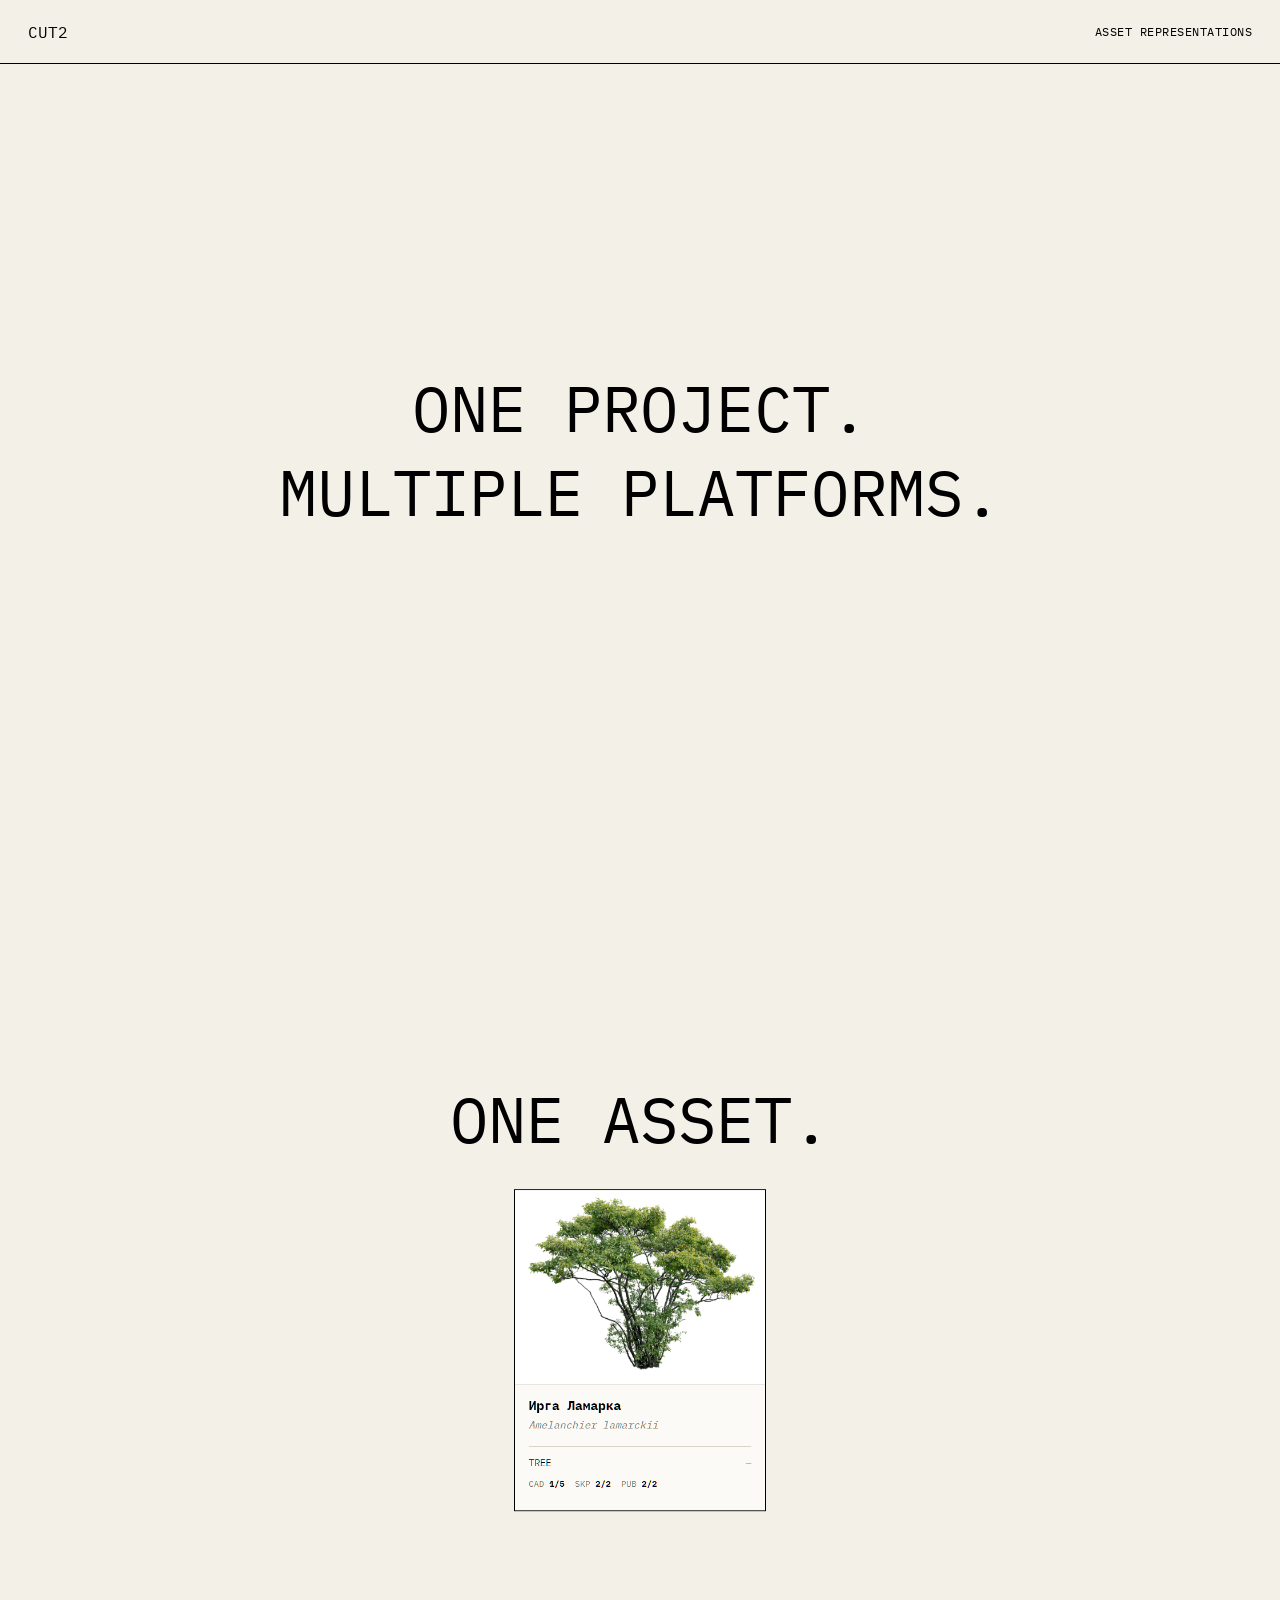
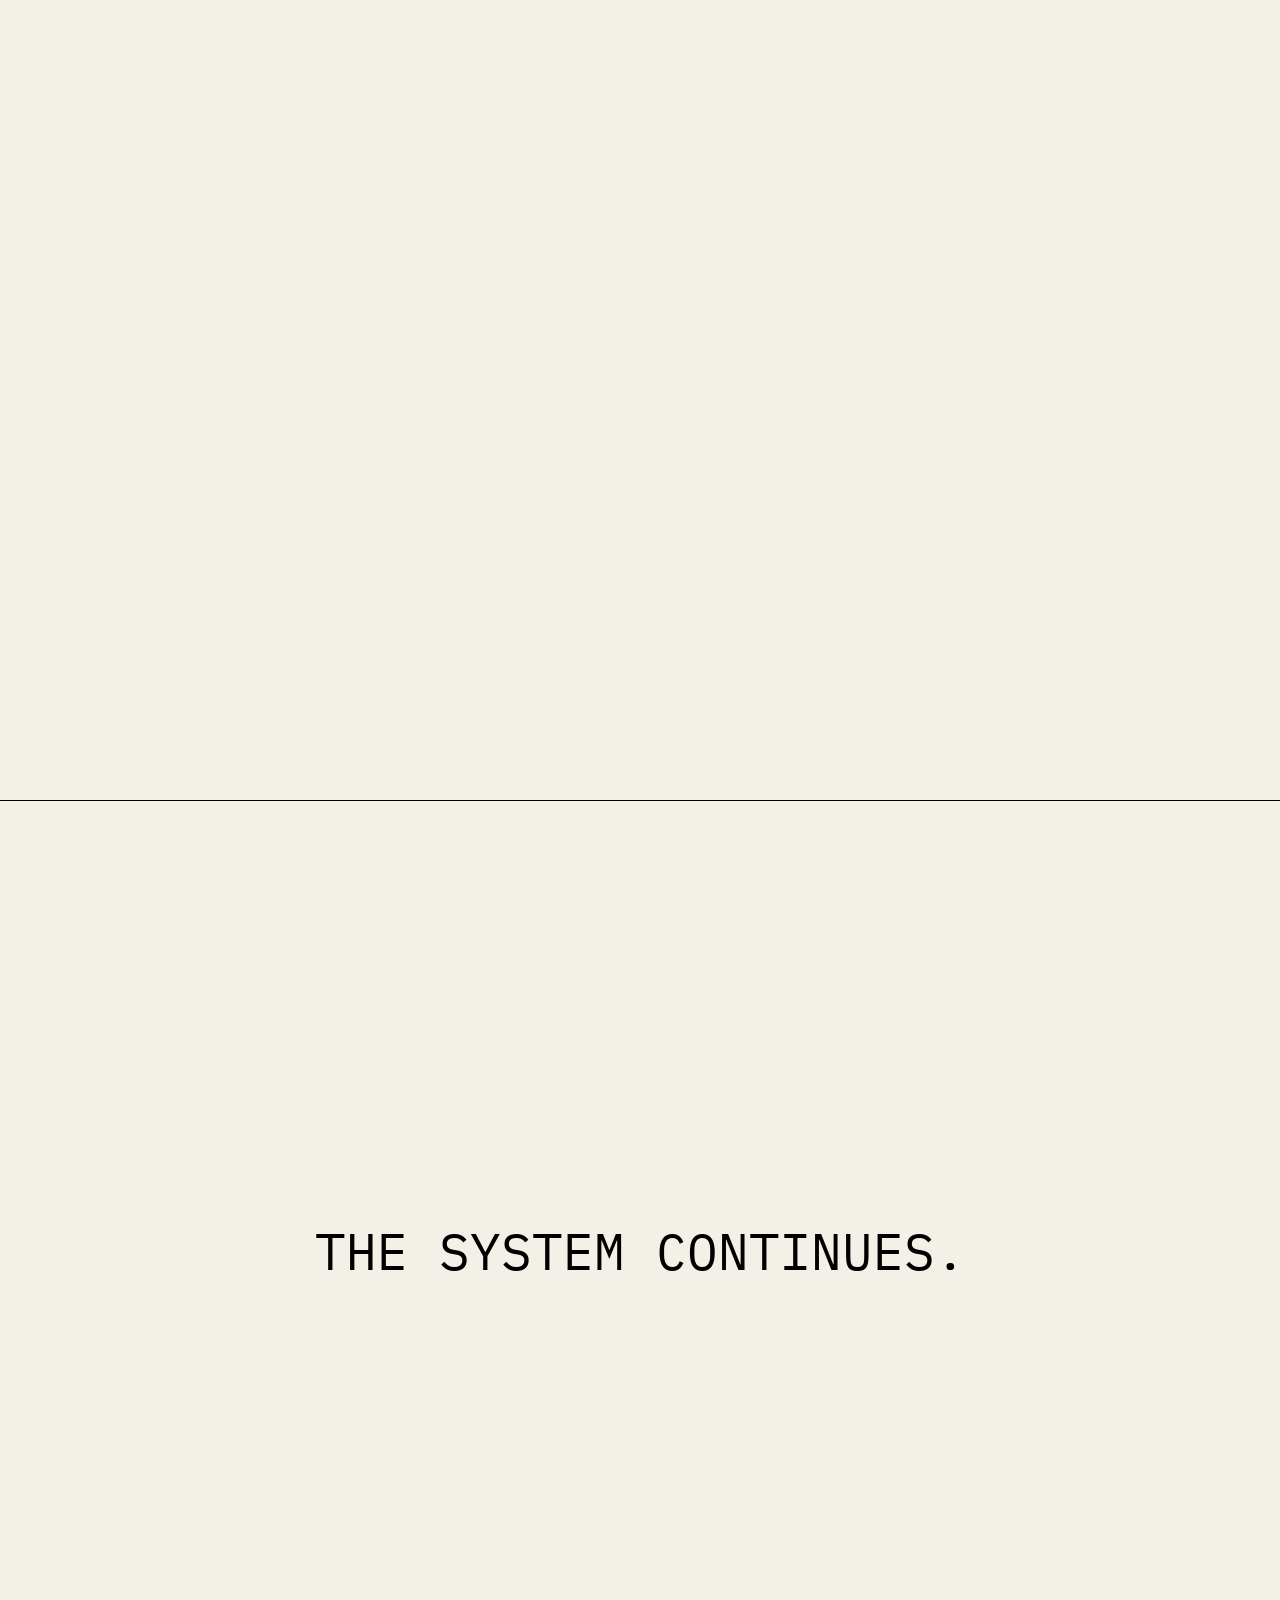
==== prototypes/asset-representations/index.html @ b0d23ba5 "Update index.html" ====
<!DOCTYPE html>
<html lang="en">
<head>
  <meta charset="UTF-8">
  <meta name="viewport" content="width=device-width, initial-scale=1.0">

  <title>CUT2 — Asset Representations</title>

  <link rel="preconnect" href="https://fonts.googleapis.com">
  <link rel="preconnect" href="https://fonts.gstatic.com" crossorigin>
  <link
    href="https://fonts.googleapis.com/css2?family=IBM+Plex+Mono:wght@400;500&display=swap"
    rel="stylesheet"
  >

  <style>

    * {
      box-sizing: border-box;
    }

    html,
    body {
      margin: 0;
      padding: 0;

      background: #f3f0e8;
      color: #000;

      font-family:
        "IBM Plex Mono",
        "Courier New",
        monospace;
    }

    body {
      overflow-x: hidden;
    }


    /* ==================================================
       HEADER
    ================================================== */

    header {
      position: fixed;
      top: 0;
      left: 0;

      width: 100%;
      height: 64px;

      padding: 0 28px;

      display: flex;
      align-items: center;
      justify-content: space-between;

      border-bottom: 1px solid #000;
      background: #f3f0e8;

      z-index: 100;
    }

    .logo {
      font-size: 16px;
      font-weight: 400;
    }

    .header-title {
      font-size: 12px;
      font-weight: 400;

      text-transform: uppercase;
      letter-spacing: 0.04em;
    }


    /* ==================================================
       INTRO
    ================================================== */

    .intro {
      min-height: 100vh;

      display: flex;
      align-items: center;
      justify-content: center;

      padding: 20px;

      font-size: clamp(28px, 5vw, 72px);
      font-weight: 400;

      text-align: center;
    }


    /* ==================================================
       MAIN SYSTEM
    ================================================== */

    .asset-system {
      position: relative;
      height: 700vh;
    }

    .sticky-stage {
      position: sticky;

      top: 0;

      width: 100%;
      height: 100vh;

      overflow: hidden;
    }


    /* ==================================================
       ONE ASSET
    ================================================== */

    .asset-card {
      position: absolute;

      left: 50%;
      top: 50%;

      width: min(252px, 49vw);

      transform:
        translate(-50%, -50%);

      z-index: 5;
    }

    .asset-label {
      position: absolute;

      left: 50%;
      bottom: calc(100% + 28px);

      transform: translateX(-50%);

      font-size: clamp(28px, 5vw, 72px);
      font-weight: 400;

      text-align: center;
      white-space: nowrap;
    }

    .asset-card img {
      display: block;

      width: 100%;
      height: auto;

      border: 1px solid #000;
    }


    /* ==================================================
       ARROW
    ================================================== */

    .arrow-system {
      position: absolute;

      left: 50%;
      top: 50%;

      width: 1px;

      opacity: 0;

      z-index: 4;

      transform: translateX(-50%);
    }

    .arrow-shaft {
      position: absolute;

      left: 0;
      top: 0;

      width: 1px;

      background: #000;
    }

    .arrow-head {
      position: absolute;

      left: 50%;
      bottom: 0;

      width: 10px;
      height: 10px;

      border-right: 1px solid #000;
      border-bottom: 1px solid #000;

      transform:
        translate(-50%, 50%)
        rotate(45deg);
    }


    /* ==================================================
       MULTIPLE REPRESENTATIONS
    ================================================== */

    .multiple-label {
      position: absolute;

      left: 50%;
      top: 50%;

      transform:
        translate(-50%, -50%);

      font-size: clamp(28px, 5vw, 72px);
      font-weight: 400;

      text-transform: uppercase;
      white-space: nowrap;

      opacity: 0;

      z-index: 3;
    }


    /* ==================================================
       REPRESENTATIONS
    ================================================== */

    .representation {
      position: absolute;

      left: 50%;
      top: 58%;

      width: min(620px, 76vw);

      transform:
        translate(-50%, -50%);

      opacity: 0;

      pointer-events: none;

      z-index: 2;
    }

    .representation-visual {
      width: 100%;
      height: min(58vh, 620px);

      display: flex;
      align-items: center;
      justify-content: center;

      transform:
        perspective(1200px)
        rotateY(-90deg)
        scale(0.92);

      transform-style: preserve-3d;
      transform-origin: center center;
    }

    .representation-image {
      display: block;

      width: 70%;
      height: 70%;

      object-fit: contain;
    }

    .representation-info {
      margin-top: 18px;

      display: flex;
      justify-content: space-between;

      font-size: 12px;
      font-weight: 400;

      text-transform: uppercase;
      letter-spacing: 0.04em;
    }


    /* ==================================================
       NEXT
    ================================================== */

    .next {
      min-height: 100vh;

      border-top: 1px solid #000;

      display: flex;
      align-items: center;
      justify-content: center;

      padding: 20px;

      font-size: clamp(24px, 4vw, 56px);
      font-weight: 400;

      text-align: center;
    }


    /* ==================================================
       MOBILE
    ================================================== */

    @media (max-width: 700px) {

      header {
        height: 52px;
        padding: 0 16px;
      }

      .header-title {
        font-size: 10px;
      }

      .intro {
        min-height: 100svh;
        font-size: 26px;
      }

      .asset-system {
        height: 700vh;
      }

      .sticky-stage {
        height: 100svh;
      }

      .asset-card {
        width: min(210px, 53vw);
      }

      .asset-label {
        bottom: calc(100% + 20px);
        font-size: 26px;
      }

      .multiple-label {
        width: 90vw;

        white-space: normal;

        text-align: center;

        font-size: 26px;
        line-height: 1.2;
      }

      .representation {
        width: 86vw;
        top: 59%;
      }

      .representation-visual {
        height: 48svh;
      }

      .representation-image {
        width: 70%;
        height: 70%;
      }

      .representation-info {
        margin-top: 12px;
        font-size: 10px;
      }

      .next {
        min-height: 100svh;
        font-size: 26px;
      }

    }

  </style>
</head>


<body>


<header>

  <div class="logo">
    CUT2
  </div>

  <div class="header-title">
    Asset Representations
  </div>

</header>


<main>


  <!-- ==================================================
       INTRO
  ================================================== -->

  <section class="intro">

    <div>
      ONE PROJECT.<br>
      MULTIPLE PLATFORMS.
    </div>

  </section>



  <!-- ==================================================
       ASSET SYSTEM
  ================================================== -->

  <section class="asset-system">

    <div class="sticky-stage">


      <!-- ONE ASSET -->

      <div
        class="asset-card"
        id="assetCard"
      >

        <div class="asset-label">
          ONE ASSET.
        </div>

        <img
          src="asset-representations/library-card.png?v=3"
          alt="CUT2 Asset Library"
        >

      </div>



      <!-- ARROW -->

      <div
        class="arrow-system"
        id="arrowSystem"
      >

        <div
          class="arrow-shaft"
          id="arrowShaft"
        ></div>

        <div class="arrow-head"></div>

      </div>



      <!-- MULTIPLE REPRESENTATIONS -->

      <div
        class="multiple-label"
        id="multipleLabel"
      >
        MULTIPLE REPRESENTATIONS
      </div>



      <!-- REPRESENTATION -->

      <div
        class="representation"
        id="representation"
      >

        <div
          class="representation-visual"
          id="representationVisual"
        >

          <img
            id="representationImage"
            class="representation-image"
            src="asset-representations/autocad/minimal.svg?v=3"
            alt="AutoCAD Minimal"
          >

        </div>


        <div class="representation-info">

          <span id="representationPlatform">
            AUTOCAD
          </span>

          <span id="representationType">
            MINIMAL
          </span>

        </div>

      </div>


    </div>

  </section>



  <!-- ==================================================
       NEXT
  ================================================== -->

  <section class="next">

    THE SYSTEM CONTINUES.

  </section>


</main>



<script>

  const assetCard =
    document.getElementById("assetCard");

  const arrowSystem =
    document.getElementById("arrowSystem");

  const arrowShaft =
    document.getElementById("arrowShaft");

  const multipleLabel =
    document.getElementById("multipleLabel");

  const representation =
    document.getElementById("representation");

  const representationVisual =
    document.getElementById("representationVisual");

  const representationImage =
    document.getElementById("representationImage");

  const representationPlatform =
    document.getElementById("representationPlatform");

  const representationType =
    document.getElementById("representationType");


  /* ==================================================
     REPRESENTATION DATA
  ================================================== */

  const representations = [

    {
      platform: "AUTOCAD",
      type: "MINIMAL",
      src: "asset-representations/autocad/minimal.svg?v=3"
    },

    {
      platform: "AUTOCAD",
      type: "CONDITIONAL",
      src: "asset-representations/autocad/conditional.svg?v=3"
    },

    {
      platform: "AUTOCAD",
      type: "REALISTIC",
      src: "asset-representations/autocad/realistic.svg?v=3"
    },

    {
      platform: "SKETCHUP",
      type: "REALISTIC FACE ME",
      src: "asset-representations/sketchup/realistic-face-me.png?v=3"
    },

    {
      platform: "SKETCHUP",
      type: "CONDITIONAL",
      src: "asset-representations/sketchup/conditional.png?v=3"
    },

    {
      platform: "INDESIGN",
      type: "IMAGE",
      src: "asset-representations/publishing/image.jpg?v=3"
    }

  ];


  /* ==================================================
     HELPERS
  ================================================== */

  function clamp(value, min, max) {

    return Math.max(
      min,
      Math.min(max, value)
    );

  }


  function lerp(a, b, t) {

    return a + (b - a) * t;

  }


  /* ==================================================
     ANIMATION
  ================================================== */

  function updateAnimation() {

    const section =
      document.querySelector(".asset-system");

    const rect =
      section.getBoundingClientRect();

    const scrollable =
      section.offsetHeight - window.innerHeight;

    const passed =
      clamp(
        -rect.top,
        0,
        scrollable
      );

    const progress =
      passed / scrollable;


    /*
      THE SEQUENCE

      0.00–0.18
      ONE ASSET stays still.

      0.18–0.30
      ONE ASSET + CARD move upward.

      0.30–0.34
      Arrow appears and grows.

      0.34–0.42
      MULTIPLE REPRESENTATIONS is visible.

      0.42–0.50
      Arrow + label move upward together.

      0.50
      Arrow disappears.

      0.50–0.96
      Representations.

      0.96–1.00
      Final InDesign remains front-facing.
    */


    /* ==================================================
       1. ONE ASSET + CARD
    ================================================== */

    const cardStart = 0.18;
    const cardEnd = 0.30;

    const cardProgress =
      clamp(
        (progress - cardStart) /
        (cardEnd - cardStart),
        0,
        1
      );


    /*
      The card moves upward by exactly one
      viewport-based distance.

      The label is inside the card,
      therefore it moves with it.
    */

    const cardTravel =
      window.innerHeight * 0.82;

    const cardY =
      -cardProgress * cardTravel;


    assetCard.style.transform =
      `
        translate(
          -50%,
          calc(-50% + ${cardY}px)
        )
      `;



    /* ==================================================
       2. MULTIPLE REPRESENTATIONS
    ================================================== */

    /*
      It first appears in the center,
      with no rotation.
    */

    const labelAppearStart = 0.30;
    const labelAppearEnd = 0.34;

    const labelOpacity =
      clamp(
        (progress - labelAppearStart) /
        (labelAppearEnd - labelAppearStart),
        0,
        1
      );


    /*
      Then it moves upward.

      The destination is deliberately the same
      vertical level that ONE ASSET occupies
      after its movement.
    */

    const labelMoveStart = 0.42;
    const labelMoveEnd = 0.50;

    const labelMoveProgress =
      clamp(
        (progress - labelMoveStart) /
        (labelMoveEnd - labelMoveStart),
        0,
        1
      );


    const labelTravel =
      window.innerHeight * 0.42;

    const labelY =
      -labelMoveProgress * labelTravel;


    multipleLabel.style.opacity =
      labelOpacity;


    multipleLabel.style.transform =
      `
        translate(
          -50%,
          calc(-50% + ${labelY}px)
        )
      `;



    /* ==================================================
       3. ARROW
    ================================================== */

    /*
      The arrow starts exactly below the card.

      It grows downward and ends at the
      MULTIPLE REPRESENTATIONS label.
    */

    const arrowStart = 0.30;
    const arrowEnd = 0.42;

    const arrowProgress =
      clamp(
        (progress - arrowStart) /
        (arrowEnd - arrowStart),
        0,
        1
      );


    const arrowLength =
      window.innerHeight * 0.38;


    arrowSystem.style.opacity =
      progress >= arrowStart &&
      progress < 0.50
        ? 1
        : 0;


    /*
      Arrow follows the same vertical movement
      as MULTIPLE REPRESENTATIONS.
    */

    arrowSystem.style.transform =
      `
        translateX(-50%)
        translateY(${labelY}px)
      `;


    /*
      The shaft reaches the exact position
      of the arrowhead.
    */

    arrowShaft.style.height =
      `${arrowProgress * arrowLength}px`;


    /*
      Position the arrow system so that its
      top starts below the moving asset card.
    */

    const arrowBaseY =
      window.innerHeight * 0.12;


    arrowSystem.style.top =
      `calc(50% + ${arrowBaseY}px)`;



    /* ==================================================
       4. REPRESENTATIONS
    ================================================== */

    const representationStart = 0.50;
    const representationEnd = 0.96;


    const representationProgress =
      clamp(
        (progress - representationStart) /
        (representationEnd - representationStart),
        0,
        1
      );


    if (progress >= representationStart) {

      representation.style.opacity = 1;


      /*
        Arrow disappears exactly when
        the first representation begins.
      */

      arrowSystem.style.opacity = 0;


      const count =
        representations.length;


      /*
        We use count - 1 intervals.

        This makes the last representation
        occupy the complete final state rather
        than immediately jumping to another one.
      */

      const exactIndex =
        representationProgress *
        (count - 1);


      const index =
        Math.min(
          count - 1,
          Math.floor(exactIndex)
        );


      const localProgress =
        exactIndex - index;


      const current =
        representations[index];


      representationImage.src =
        current.src;

      representationImage.alt =
        `${current.platform} ${current.type}`;


      representationPlatform.textContent =
        current.platform;

      representationType.textContent =
        current.type;


      const isLast =
        index === count - 1;


      /*
        LAST REPRESENTATION — INDESIGN

        InDesign enters exactly like the other
        representations, but only rotates from
        -90 degrees to 0 degrees.

        Once front-facing, it remains fixed.
      */

      if (isLast) {

        const rotation =
          lerp(
            -90,
            0,
            localProgress
          );


        const scale =
          0.92 +
          Math.sin(
            localProgress * Math.PI
          ) * 0.08;


        representationVisual.style.transform =
          `
            perspective(1200px)
            rotateY(${rotation}deg)
            scale(${scale})
          `;

      }

      else {

        /*
          Every representation enters
          from the side and opens toward
          the viewer.
        */

        const rotation =
          lerp(
            -90,
            90,
            localProgress
          );


        const scale =
          0.92 +
          Math.sin(
            localProgress * Math.PI
          ) * 0.08;


        representationVisual.style.transform =
          `
            perspective(1200px)
            rotateY(${rotation}deg)
            scale(${scale})
          `;

      }

    }

    else {

      representation.style.opacity = 0;

    }


    requestAnimationFrame(
      updateAnimation
    );

  }


  updateAnimation();

</script>

</body>
</html>
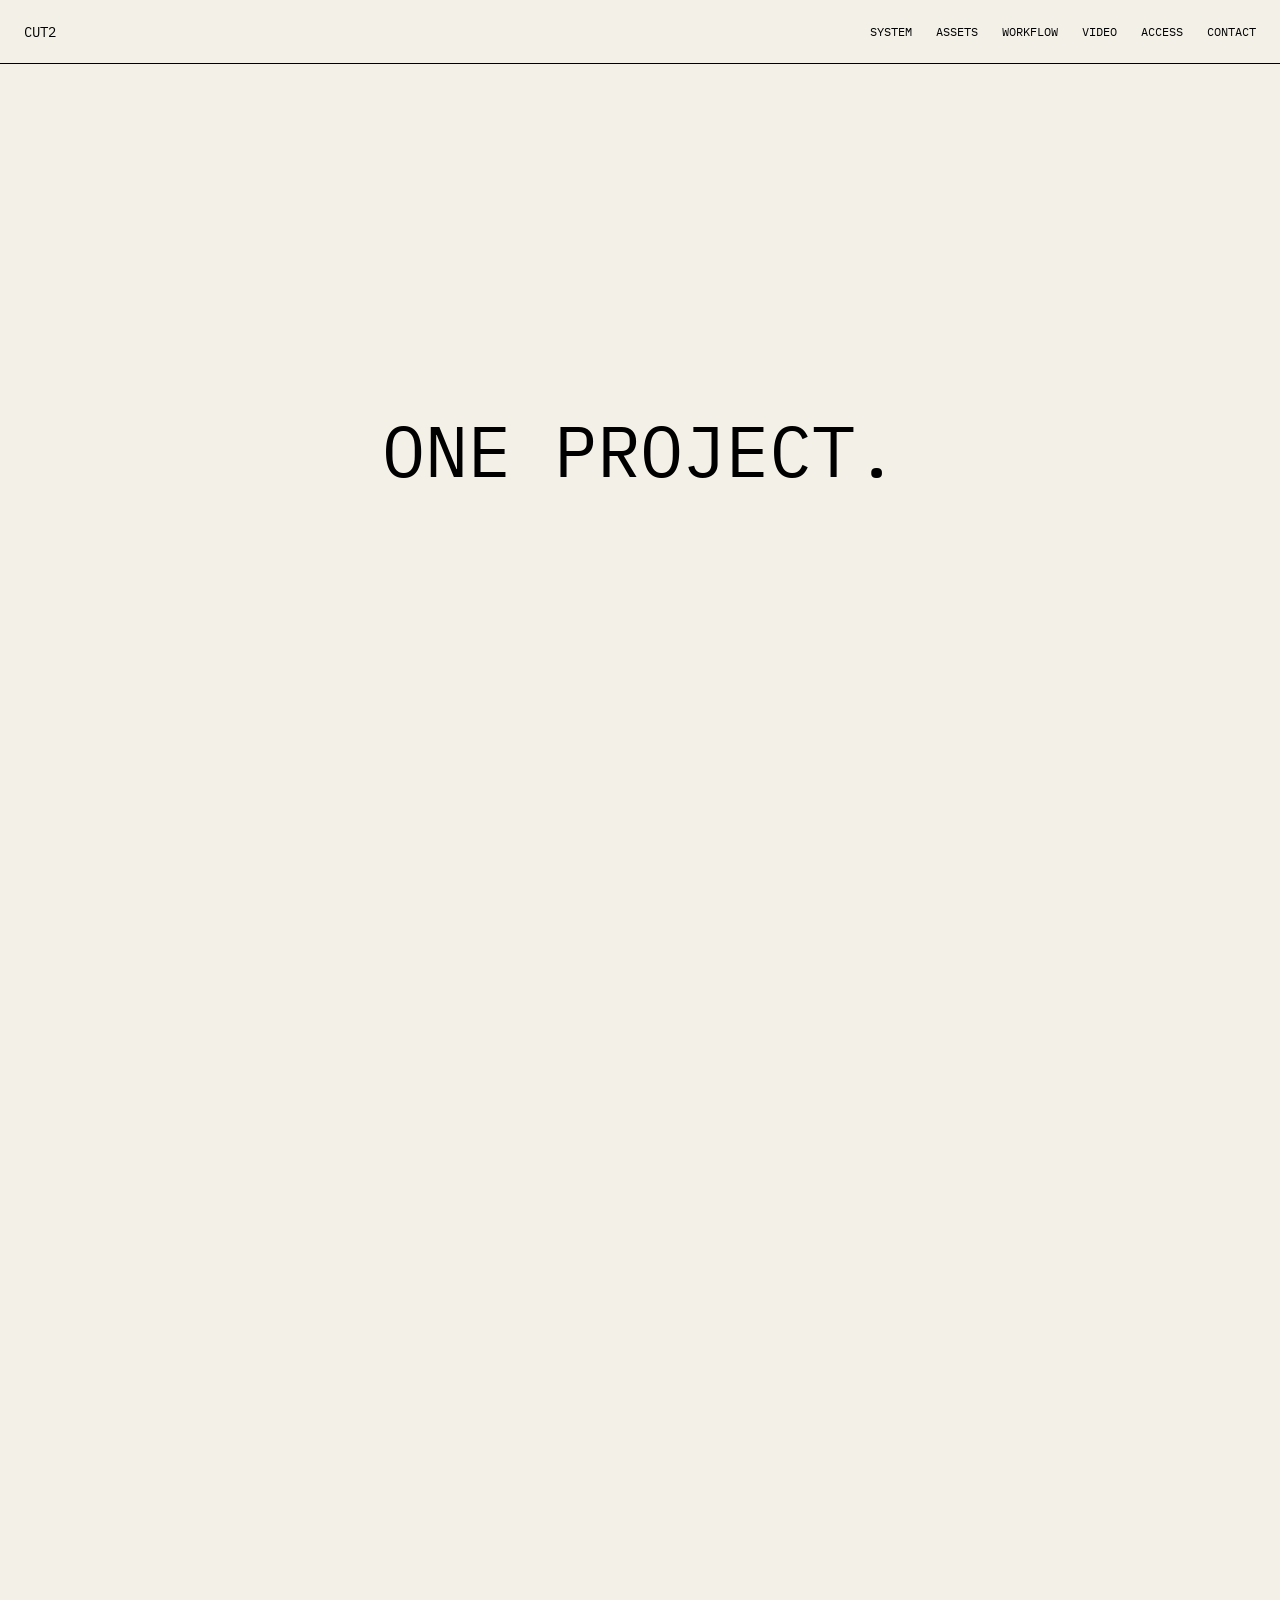
==== commit 004f482c: "Update index.html" ====
--- a/prototypes/asset-representations/index.html
+++ b/prototypes/asset-representations/index.html
@@ -1,20 +1,29 @@
 <!DOCTYPE html>
 <html lang="en">
 <head>
-  <meta charset="UTF-8">
-  <meta name="viewport" content="width=device-width, initial-scale=1.0">
+  <meta charset="UTF-8" />
+  <meta
+    name="viewport"
+    content="width=device-width, initial-scale=1.0"
+  />
 
   <title>CUT2 — Asset Representations</title>
 
-  <link rel="preconnect" href="https://fonts.googleapis.com">
-  <link rel="preconnect" href="https://fonts.gstatic.com" crossorigin>
+  <link
+    rel="preconnect"
+    href="https://fonts.googleapis.com"
+  />
+  <link
+    rel="preconnect"
+    href="https://fonts.gstatic.com"
+    crossorigin
+  />
   <link
     href="https://fonts.googleapis.com/css2?family=IBM+Plex+Mono:wght@400;500&display=swap"
     rel="stylesheet"
-  >
+  />
 
   <style>
-
     * {
       box-sizing: border-box;
     }
@@ -23,897 +32,668 @@
     body {
       margin: 0;
       padding: 0;
-
+      width: 100%;
+      min-height: 100%;
       background: #f3f0e8;
       color: #000;
-
-      font-family:
-        "IBM Plex Mono",
-        "Courier New",
-        monospace;
+      font-family: "IBM Plex Mono", monospace;
+      font-weight: 400;
     }
 
     body {
       overflow-x: hidden;
     }
-
-
-    /* ==================================================
-       HEADER
-    ================================================== */
 
     header {
       position: fixed;
       top: 0;
       left: 0;
-
       width: 100%;
       height: 64px;
-
-      padding: 0 28px;
-
+      padding: 0 24px;
       display: flex;
       align-items: center;
       justify-content: space-between;
-
+      background: #f3f0e8;
+      z-index: 100;
       border-bottom: 1px solid #000;
-      background: #f3f0e8;
-
-      z-index: 100;
-    }
-
-    .logo {
-      font-size: 16px;
-      font-weight: 400;
-    }
-
-    .header-title {
+    }
+
+    .header-logo {
+      font-size: 14px;
+      line-height: 1;
+    }
+
+    .header-nav {
+      display: flex;
+      gap: 24px;
       font-size: 12px;
-      font-weight: 400;
-
-      text-transform: uppercase;
-      letter-spacing: 0.04em;
-    }
-
-
-    /* ==================================================
-       INTRO
-    ================================================== */
-
-    .intro {
-      min-height: 100vh;
-
-      display: flex;
-      align-items: center;
-      justify-content: center;
-
-      padding: 20px;
-
-      font-size: clamp(28px, 5vw, 72px);
-      font-weight: 400;
-
-      text-align: center;
-    }
-
-
-    /* ==================================================
-       MAIN SYSTEM
-    ================================================== */
+      line-height: 1;
+    }
+
+    .header-nav span {
+      white-space: nowrap;
+    }
 
     .asset-system {
       position: relative;
       height: 700vh;
     }
 
-    .sticky-stage {
+    .stage {
       position: sticky;
-
       top: 0;
-
       width: 100%;
       height: 100vh;
-
+      min-height: 600px;
       overflow: hidden;
     }
 
-
-    /* ==================================================
-       ONE ASSET
-    ================================================== */
-
-    .asset-card {
-      position: absolute;
-
+    .intro {
+      position: absolute;
+      inset: 0;
+      z-index: 2;
+      pointer-events: none;
+    }
+
+    .intro-line {
+      position: absolute;
       left: 50%;
       top: 50%;
-
+      transform: translate(-50%, -50%);
+      width: 100%;
+      text-align: center;
+      font-size: clamp(28px, 7vw, 72px);
+      line-height: 0.95;
+      white-space: nowrap;
+      transition: none;
+    }
+
+    #oneProject {
+      opacity: 1;
+    }
+
+    #multiplePlatforms {
+      opacity: 0;
+    }
+
+    .asset-stage {
+      position: absolute;
+      inset: 0;
+      z-index: 3;
+      pointer-events: none;
+    }
+
+    .asset-label {
+      position: absolute;
+      left: 50%;
+      top: 50%;
+      width: 100%;
+      text-align: center;
+      font-size: clamp(28px, 7vw, 72px);
+      line-height: 0.95;
+      white-space: nowrap;
+      transform: translate(-50%, -50%);
+      opacity: 0;
+    }
+
+    .asset-card {
+      position: absolute;
+      left: 50%;
+      top: 50%;
       width: min(252px, 49vw);
-
-      transform:
-        translate(-50%, -50%);
-
-      z-index: 5;
-    }
-
-    .asset-label {
-      position: absolute;
-
-      left: 50%;
-      bottom: calc(100% + 28px);
-
-      transform: translateX(-50%);
-
-      font-size: clamp(28px, 5vw, 72px);
-      font-weight: 400;
-
-      text-align: center;
-      white-space: nowrap;
+      aspect-ratio: 1 / 1;
+      transform: translate(-50%, -50%);
+      opacity: 0;
+      overflow: hidden;
     }
 
     .asset-card img {
       display: block;
-
       width: 100%;
-      height: auto;
-
-      border: 1px solid #000;
-    }
-
-
-    /* ==================================================
-       ARROW
-    ================================================== */
+      height: 100%;
+      object-fit: contain;
+    }
 
     .arrow-system {
       position: absolute;
-
       left: 50%;
       top: 50%;
-
       width: 1px;
-
       opacity: 0;
-
       z-index: 4;
-
       transform: translateX(-50%);
     }
 
     .arrow-shaft {
       position: absolute;
-
       left: 0;
       top: 0;
-
       width: 1px;
-
       background: #000;
     }
 
     .arrow-head {
       position: absolute;
-
       left: 50%;
       bottom: 0;
-
       width: 10px;
       height: 10px;
-
       border-right: 1px solid #000;
       border-bottom: 1px solid #000;
-
       transform:
         translate(-50%, 50%)
         rotate(45deg);
     }
 
-
-    /* ==================================================
-       MULTIPLE REPRESENTATIONS
-    ================================================== */
-
     .multiple-label {
       position: absolute;
-
       left: 50%;
       top: 50%;
-
-      transform:
-        translate(-50%, -50%);
-
-      font-size: clamp(28px, 5vw, 72px);
-      font-weight: 400;
-
-      text-transform: uppercase;
+      width: 100%;
+      text-align: center;
+      font-size: clamp(28px, 7vw, 72px);
+      line-height: 0.95;
       white-space: nowrap;
-
+      transform: translate(-50%, -50%);
       opacity: 0;
-
       z-index: 3;
     }
 
-
-    /* ==================================================
-       REPRESENTATIONS
-    ================================================== */
+    .representations {
+      position: absolute;
+      inset: 0;
+      z-index: 5;
+      pointer-events: none;
+    }
 
     .representation {
       position: absolute;
-
       left: 50%;
       top: 58%;
-
       width: min(620px, 76vw);
-
-      transform:
-        translate(-50%, -50%);
-
+      transform: translate(-50%, -50%);
       opacity: 0;
-
-      pointer-events: none;
-
-      z-index: 2;
     }
 
     .representation-visual {
       width: 100%;
-      height: min(58vh, 620px);
-
       display: flex;
+      justify-content: center;
       align-items: center;
-      justify-content: center;
-
-      transform:
-        perspective(1200px)
-        rotateY(-90deg)
-        scale(0.92);
-
+      transform-origin: center center;
       transform-style: preserve-3d;
-      transform-origin: center center;
-    }
-
-    .representation-image {
+      backface-visibility: hidden;
+    }
+
+    .representation-visual img {
       display: block;
-
       width: 70%;
-      height: 70%;
-
+      height: auto;
+      max-height: 52vh;
       object-fit: contain;
     }
 
-    .representation-info {
-      margin-top: 18px;
-
-      display: flex;
-      justify-content: space-between;
-
+    .representation-caption {
+      position: fixed;
+      left: 24px;
+      bottom: 20px;
+      z-index: 20;
       font-size: 12px;
-      font-weight: 400;
-
+      line-height: 1.4;
       text-transform: uppercase;
-      letter-spacing: 0.04em;
-    }
-
-
-    /* ==================================================
-       NEXT
-    ================================================== */
-
-    .next {
-      min-height: 100vh;
-
-      border-top: 1px solid #000;
-
-      display: flex;
-      align-items: center;
-      justify-content: center;
-
-      padding: 20px;
-
-      font-size: clamp(24px, 4vw, 56px);
-      font-weight: 400;
-
-      text-align: center;
-    }
-
-
-    /* ==================================================
-       MOBILE
-    ================================================== */
+      opacity: 0;
+      pointer-events: none;
+    }
+
+    .representation-caption span {
+      display: block;
+    }
 
     @media (max-width: 700px) {
-
       header {
-        height: 52px;
         padding: 0 16px;
       }
 
-      .header-title {
+      .header-nav {
+        gap: 12px;
         font-size: 10px;
       }
 
-      .intro {
-        min-height: 100svh;
-        font-size: 26px;
+      .representation-caption {
+        left: 16px;
+        bottom: 16px;
       }
 
-      .asset-system {
-        height: 700vh;
+      .representation {
+        top: 56%;
       }
-
-      .sticky-stage {
-        height: 100svh;
-      }
-
-      .asset-card {
-        width: min(210px, 53vw);
-      }
-
-      .asset-label {
-        bottom: calc(100% + 20px);
-        font-size: 26px;
-      }
-
-      .multiple-label {
-        width: 90vw;
-
-        white-space: normal;
-
-        text-align: center;
-
-        font-size: 26px;
-        line-height: 1.2;
-      }
-
-      .representation {
-        width: 86vw;
-        top: 59%;
-      }
-
-      .representation-visual {
-        height: 48svh;
-      }
-
-      .representation-image {
-        width: 70%;
-        height: 70%;
-      }
-
-      .representation-info {
-        margin-top: 12px;
-        font-size: 10px;
-      }
-
-      .next {
-        min-height: 100svh;
-        font-size: 26px;
-      }
-
-    }
-
+    }
   </style>
 </head>
 
-
 <body>
 
-
-<header>
-
-  <div class="logo">
-    CUT2
-  </div>
-
-  <div class="header-title">
-    Asset Representations
-  </div>
-
-</header>
-
-
-<main>
-
-
-  <!-- ==================================================
-       INTRO
-  ================================================== -->
-
-  <section class="intro">
-
-    <div>
-      ONE PROJECT.<br>
-      MULTIPLE PLATFORMS.
-    </div>
-
-  </section>
-
-
-
-  <!-- ==================================================
-       ASSET SYSTEM
-  ================================================== -->
-
-  <section class="asset-system">
-
-    <div class="sticky-stage">
-
-
-      <!-- ONE ASSET -->
+  <header>
+    <div class="header-logo">CUT2</div>
+
+    <nav class="header-nav">
+      <span>SYSTEM</span>
+      <span>ASSETS</span>
+      <span>WORKFLOW</span>
+      <span>VIDEO</span>
+      <span>ACCESS</span>
+      <span>CONTACT</span>
+    </nav>
+  </header>
+
+  <main class="asset-system">
+    <section class="stage">
+
+      <div class="intro">
+        <div
+          class="intro-line"
+          id="oneProject"
+        >
+          ONE PROJECT.
+        </div>
+
+        <div
+          class="intro-line"
+          id="multiplePlatforms"
+        >
+          MULTIPLE PLATFORMS.
+        </div>
+      </div>
+
+      <div class="asset-stage">
+
+        <div
+          class="asset-label"
+          id="oneAsset"
+        >
+          ONE ASSET
+        </div>
+
+        <div
+          class="asset-card"
+          id="assetCard"
+        >
+          <img
+            src="asset-representations/library-card.png?v=3"
+            alt="CUT2 asset"
+          />
+        </div>
+
+        <div
+          class="arrow-system"
+          id="arrowSystem"
+        >
+          <div
+            class="arrow-shaft"
+            id="arrowShaft"
+          ></div>
+
+          <div class="arrow-head"></div>
+        </div>
+
+        <div
+          class="multiple-label"
+          id="multipleLabel"
+        >
+          MULTIPLE REPRESENTATIONS
+        </div>
+
+      </div>
 
       <div
-        class="asset-card"
-        id="assetCard"
+        class="representations"
+        id="representations"
       >
-
-        <div class="asset-label">
-          ONE ASSET.
+        <div
+          class="representation"
+          id="representation"
+        >
+          <div
+            class="representation-visual"
+            id="representationVisual"
+          >
+            <img
+              id="representationImage"
+              src=""
+              alt=""
+            />
+          </div>
         </div>
-
-        <img
-          src="asset-representations/library-card.png?v=3"
-          alt="CUT2 Asset Library"
-        >
-
       </div>
 
-
-
-      <!-- ARROW -->
-
       <div
-        class="arrow-system"
-        id="arrowSystem"
+        class="representation-caption"
+        id="representationCaption"
       >
-
-        <div
-          class="arrow-shaft"
-          id="arrowShaft"
-        ></div>
-
-        <div class="arrow-head"></div>
-
+        <span id="captionPlatform"></span>
+        <span id="captionType"></span>
       </div>
 
-
-
-      <!-- MULTIPLE REPRESENTATIONS -->
-
-      <div
-        class="multiple-label"
-        id="multipleLabel"
-      >
-        MULTIPLE REPRESENTATIONS
-      </div>
-
-
-
-      <!-- REPRESENTATION -->
-
-      <div
-        class="representation"
-        id="representation"
-      >
-
-        <div
-          class="representation-visual"
-          id="representationVisual"
-        >
-
-          <img
-            id="representationImage"
-            class="representation-image"
-            src="asset-representations/autocad/minimal.svg?v=3"
-            alt="AutoCAD Minimal"
-          >
-
-        </div>
-
-
-        <div class="representation-info">
-
-          <span id="representationPlatform">
-            AUTOCAD
-          </span>
-
-          <span id="representationType">
-            MINIMAL
-          </span>
-
-        </div>
-
-      </div>
-
-
-    </div>
-
-  </section>
-
-
-
-  <!-- ==================================================
-       NEXT
-  ================================================== -->
-
-  <section class="next">
-
-    THE SYSTEM CONTINUES.
-
-  </section>
-
-
-</main>
-
-
-
-<script>
-
-  const assetCard =
-    document.getElementById("assetCard");
-
-  const arrowSystem =
-    document.getElementById("arrowSystem");
-
-  const arrowShaft =
-    document.getElementById("arrowShaft");
-
-  const multipleLabel =
-    document.getElementById("multipleLabel");
-
-  const representation =
-    document.getElementById("representation");
-
-  const representationVisual =
-    document.getElementById("representationVisual");
-
-  const representationImage =
-    document.getElementById("representationImage");
-
-  const representationPlatform =
-    document.getElementById("representationPlatform");
-
-  const representationType =
-    document.getElementById("representationType");
-
-
-  /* ==================================================
-     REPRESENTATION DATA
-  ================================================== */
-
-  const representations = [
-
-    {
-      platform: "AUTOCAD",
-      type: "MINIMAL",
-      src: "asset-representations/autocad/minimal.svg?v=3"
-    },
-
-    {
-      platform: "AUTOCAD",
-      type: "CONDITIONAL",
-      src: "asset-representations/autocad/conditional.svg?v=3"
-    },
-
-    {
-      platform: "AUTOCAD",
-      type: "REALISTIC",
-      src: "asset-representations/autocad/realistic.svg?v=3"
-    },
-
-    {
-      platform: "SKETCHUP",
-      type: "REALISTIC FACE ME",
-      src: "asset-representations/sketchup/realistic-face-me.png?v=3"
-    },
-
-    {
-      platform: "SKETCHUP",
-      type: "CONDITIONAL",
-      src: "asset-representations/sketchup/conditional.png?v=3"
-    },
-
-    {
-      platform: "INDESIGN",
-      type: "IMAGE",
-      src: "asset-representations/publishing/image.jpg?v=3"
-    }
-
-  ];
-
-
-  /* ==================================================
-     HELPERS
-  ================================================== */
-
-  function clamp(value, min, max) {
-
-    return Math.max(
-      min,
-      Math.min(max, value)
-    );
-
-  }
-
-
-  function lerp(a, b, t) {
-
-    return a + (b - a) * t;
-
-  }
-
-
-  /* ==================================================
-     ANIMATION
-  ================================================== */
-
-  function updateAnimation() {
-
-    const section =
-      document.querySelector(".asset-system");
-
-    const rect =
-      section.getBoundingClientRect();
-
-    const scrollable =
-      section.offsetHeight - window.innerHeight;
-
-    const passed =
-      clamp(
-        -rect.top,
-        0,
-        scrollable
-      );
-
-    const progress =
-      passed / scrollable;
-
-
-    /*
-      THE SEQUENCE
-
-      0.00–0.18
-      ONE ASSET stays still.
-
-      0.18–0.30
-      ONE ASSET + CARD move upward.
-
-      0.30–0.34
-      Arrow appears and grows.
-
-      0.34–0.42
-      MULTIPLE REPRESENTATIONS is visible.
-
-      0.42–0.50
-      Arrow + label move upward together.
-
-      0.50
-      Arrow disappears.
-
-      0.50–0.96
-      Representations.
-
-      0.96–1.00
-      Final InDesign remains front-facing.
-    */
-
-
-    /* ==================================================
-       1. ONE ASSET + CARD
-    ================================================== */
-
-    const cardStart = 0.18;
-    const cardEnd = 0.30;
-
-    const cardProgress =
-      clamp(
-        (progress - cardStart) /
-        (cardEnd - cardStart),
-        0,
-        1
-      );
-
-
-    /*
-      The card moves upward by exactly one
-      viewport-based distance.
-
-      The label is inside the card,
-      therefore it moves with it.
-    */
-
-    const cardTravel =
-      window.innerHeight * 0.82;
-
-    const cardY =
-      -cardProgress * cardTravel;
-
-
-    assetCard.style.transform =
-      `
-        translate(
-          -50%,
-          calc(-50% + ${cardY}px)
-        )
-      `;
-
-
-
-    /* ==================================================
-       2. MULTIPLE REPRESENTATIONS
-    ================================================== */
-
-    /*
-      It first appears in the center,
-      with no rotation.
-    */
-
-    const labelAppearStart = 0.30;
-    const labelAppearEnd = 0.34;
-
-    const labelOpacity =
-      clamp(
-        (progress - labelAppearStart) /
-        (labelAppearEnd - labelAppearStart),
-        0,
-        1
-      );
-
-
-    /*
-      Then it moves upward.
-
-      The destination is deliberately the same
-      vertical level that ONE ASSET occupies
-      after its movement.
-    */
-
-    const labelMoveStart = 0.42;
-    const labelMoveEnd = 0.50;
-
-    const labelMoveProgress =
-      clamp(
-        (progress - labelMoveStart) /
-        (labelMoveEnd - labelMoveStart),
-        0,
-        1
-      );
-
-
-    const labelTravel =
-      window.innerHeight * 0.42;
-
-    const labelY =
-      -labelMoveProgress * labelTravel;
-
-
-    multipleLabel.style.opacity =
-      labelOpacity;
-
-
-    multipleLabel.style.transform =
-      `
-        translate(
-          -50%,
-          calc(-50% + ${labelY}px)
-        )
-      `;
-
-
-
-    /* ==================================================
-       3. ARROW
-    ================================================== */
-
-    /*
-      The arrow starts exactly below the card.
-
-      It grows downward and ends at the
-      MULTIPLE REPRESENTATIONS label.
-    */
-
-    const arrowStart = 0.30;
-    const arrowEnd = 0.42;
-
-    const arrowProgress =
-      clamp(
-        (progress - arrowStart) /
-        (arrowEnd - arrowStart),
-        0,
-        1
-      );
-
-
-    const arrowLength =
-      window.innerHeight * 0.38;
-
-
-    arrowSystem.style.opacity =
-      progress >= arrowStart &&
-      progress < 0.50
-        ? 1
-        : 0;
-
-
-    /*
-      Arrow follows the same vertical movement
-      as MULTIPLE REPRESENTATIONS.
-    */
-
-    arrowSystem.style.transform =
-      `
-        translateX(-50%)
-        translateY(${labelY}px)
-      `;
-
-
-    /*
-      The shaft reaches the exact position
-      of the arrowhead.
-    */
-
-    arrowShaft.style.height =
-      `${arrowProgress * arrowLength}px`;
-
-
-    /*
-      Position the arrow system so that its
-      top starts below the moving asset card.
-    */
-
-    const arrowBaseY =
-      window.innerHeight * 0.12;
-
-
-    arrowSystem.style.top =
-      `calc(50% + ${arrowBaseY}px)`;
-
-
-
-    /* ==================================================
-       4. REPRESENTATIONS
-    ================================================== */
-
-    const representationStart = 0.50;
-    const representationEnd = 0.96;
-
-
-    const representationProgress =
-      clamp(
-        (progress - representationStart) /
-        (representationEnd - representationStart),
-        0,
-        1
-      );
-
-
-    if (progress >= representationStart) {
-
-      representation.style.opacity = 1;
+    </section>
+  </main>
+
+  <script>
+    const clamp = (value, min, max) =>
+      Math.min(
+        Math.max(value, min),
+        max
+      );
+
+    const lerp = (a, b, t) =>
+      a + (b - a) * t;
+
+    const oneProject =
+      document.getElementById(
+        "oneProject"
+      );
+
+    const multiplePlatforms =
+      document.getElementById(
+        "multiplePlatforms"
+      );
+
+    const oneAsset =
+      document.getElementById(
+        "oneAsset"
+      );
+
+    const assetCard =
+      document.getElementById(
+        "assetCard"
+      );
+
+    const arrowSystem =
+      document.getElementById(
+        "arrowSystem"
+      );
+
+    const arrowShaft =
+      document.getElementById(
+        "arrowShaft"
+      );
+
+    const multipleLabel =
+      document.getElementById(
+        "multipleLabel"
+      );
+
+    const representation =
+      document.getElementById(
+        "representation"
+      );
+
+    const representationVisual =
+      document.getElementById(
+        "representationVisual"
+      );
+
+    const representationImage =
+      document.getElementById(
+        "representationImage"
+      );
+
+    const captionPlatform =
+      document.getElementById(
+        "captionPlatform"
+      );
+
+    const captionType =
+      document.getElementById(
+        "captionType"
+      );
+
+    const representations = [
+      {
+        platform: "AUTOCAD",
+        type: "MINIMAL",
+        src:
+          "asset-representations/autocad/minimal.svg?v=3"
+      },
+      {
+        platform: "AUTOCAD",
+        type: "CONDITIONAL",
+        src:
+          "asset-representations/autocad/conditional.svg?v=3"
+      },
+      {
+        platform: "AUTOCAD",
+        type: "REALISTIC",
+        src:
+          "asset-representations/autocad/realistic.svg?v=3"
+      },
+      {
+        platform: "SKETCHUP",
+        type: "REALISTIC FACE ME",
+        src:
+          "asset-representations/sketchup/realistic-face-me.png?v=3"
+      },
+      {
+        platform: "SKETCHUP",
+        type: "CONDITIONAL",
+        src:
+          "asset-representations/sketchup/conditional.png?v=3"
+      },
+      {
+        platform: "INDESIGN",
+        type: "IMAGE",
+        src:
+          "asset-representations/publishing/image.jpg?v=3"
+      }
+    ];
+
+    let currentCaptionIndex = -1;
+
+    function update() {
+      const maxScroll =
+        document.documentElement.scrollHeight -
+        window.innerHeight;
+
+      const scrollY =
+        window.scrollY;
+
+      const progress =
+        maxScroll > 0
+          ? clamp(
+              scrollY / maxScroll,
+              0,
+              1
+            )
+          : 0;
 
 
       /*
-        Arrow disappears exactly when
-        the first representation begins.
-      */
-
-      arrowSystem.style.opacity = 0;
-
+       * ------------------------------------------------------------
+       * INTRO
+       * ------------------------------------------------------------
+       */
+
+      const introStart = 0;
+      const introEnd = 0.16;
+
+      const introProgress =
+        clamp(
+          (progress - introStart) /
+          (introEnd - introStart),
+          0,
+          1
+        );
+
+      oneProject.style.opacity =
+        1 - introProgress;
+
+      multiplePlatforms.style.opacity =
+        introProgress;
+
+
+      /*
+       * ------------------------------------------------------------
+       * ONE ASSET + CARD
+       * ------------------------------------------------------------
+       *
+       * ONE ASSET appears together with the card.
+       * Both then move upward together.
+       */
+
+      const assetStart = 0.16;
+      const assetEnd = 0.30;
+
+      const assetProgress =
+        clamp(
+          (progress - assetStart) /
+          (assetEnd - assetStart),
+          0,
+          1
+        );
+
+      const assetY =
+        window.innerHeight * 0.46;
+
+      oneAsset.style.opacity =
+        assetProgress;
+
+      assetCard.style.opacity =
+        assetProgress;
+
+      oneAsset.style.transform =
+        `
+          translate(
+            -50%,
+            calc(
+              -50% +
+              ${-assetProgress * assetY}px
+            )
+          )
+        `;
+
+      assetCard.style.transform =
+        `
+          translate(
+            -50%,
+            calc(
+              -50% +
+              ${-assetProgress * assetY}px
+            )
+          )
+        `;
+
+
+      /*
+       * ------------------------------------------------------------
+       * ARROW
+       * ------------------------------------------------------------
+       */
+
+      const arrowStart = 0.30;
+      const arrowEnd = 0.42;
+
+      const arrowProgress =
+        clamp(
+          (progress - arrowStart) /
+          (arrowEnd - arrowStart),
+          0,
+          1
+        );
+
+      const arrowLength =
+        window.innerHeight * 0.38;
+
+      arrowSystem.style.opacity =
+        progress >= arrowStart &&
+        progress < 0.50
+          ? 1
+          : 0;
+
+      arrowSystem.style.transform =
+        `translateX(-50%)`;
+
+      arrowShaft.style.height =
+        `${arrowProgress * arrowLength}px`;
+
+      const arrowBaseY =
+        window.innerHeight * 0.12;
+
+      arrowSystem.style.top =
+        `calc(50% + ${arrowBaseY}px)`;
+
+
+      /*
+       * ------------------------------------------------------------
+       * MULTIPLE REPRESENTATIONS
+       * ------------------------------------------------------------
+       */
+
+      const labelAppearStart = 0.30;
+      const labelAppearEnd = 0.34;
+
+      const labelOpacity =
+        clamp(
+          (progress - labelAppearStart) /
+          (labelAppearEnd - labelAppearStart),
+          0,
+          1
+        );
+
+      const labelMoveStart = 0.42;
+      const labelMoveEnd = 0.50;
+
+      const labelMoveProgress =
+        clamp(
+          (progress - labelMoveStart) /
+          (labelMoveEnd - labelMoveStart),
+          0,
+          1
+        );
+
+      const labelTravel =
+        window.innerHeight * 0.42;
+
+      const labelY =
+        -labelMoveProgress * labelTravel;
+
+      multipleLabel.style.opacity =
+        labelOpacity;
+
+      multipleLabel.style.transform =
+        `
+          translate(
+            -50%,
+            calc(
+              -50% +
+              ${labelY}px
+            )
+          )
+        `;
+
+
+      /*
+       * ------------------------------------------------------------
+       * REPRESENTATIONS
+       * ------------------------------------------------------------
+       */
+
+      const representationStart = 0.50;
+      const representationEnd = 0.96;
+
+      const representationProgress =
+        clamp(
+          (progress - representationStart) /
+          (representationEnd - representationStart),
+          0,
+          1
+        );
 
       const count =
         representations.length;
-
-
-      /*
-        We use count - 1 intervals.
-
-        This makes the last representation
-        occupy the complete final state rather
-        than immediately jumping to another one.
-      */
 
       const exactIndex =
         representationProgress *
         (count - 1);
-
 
       const index =
         Math.min(
@@ -921,42 +701,51 @@
           Math.floor(exactIndex)
         );
 
-
       const localProgress =
         exactIndex - index;
 
-
       const current =
         representations[index];
 
-
-      representationImage.src =
-        current.src;
-
-      representationImage.alt =
-        `${current.platform} ${current.type}`;
-
-
-      representationPlatform.textContent =
-        current.platform;
-
-      representationType.textContent =
-        current.type;
-
+      if (
+        index !== currentCaptionIndex
+      ) {
+        currentCaptionIndex = index;
+
+        representationImage.src =
+          current.src;
+
+        representationImage.alt =
+          `${current.platform} ${current.type}`;
+
+        captionPlatform.textContent =
+          current.platform;
+
+        captionType.textContent =
+          current.type;
+      }
+
+      representation.style.opacity =
+        progress >= representationStart
+          ? 1
+          : 0;
+
+
+      /*
+       * ------------------------------------------------------------
+       * REPRESENTATION ROTATION
+       * ------------------------------------------------------------
+       *
+       * First five:
+       * -90° → +90°
+       *
+       * Last InDesign:
+       * -90° → 0°
+       * and then remains fixed.
+       */
 
       const isLast =
         index === count - 1;
-
-
-      /*
-        LAST REPRESENTATION — INDESIGN
-
-        InDesign enters exactly like the other
-        representations, but only rotates from
-        -90 degrees to 0 degrees.
-
-        Once front-facing, it remains fixed.
-      */
 
       if (isLast) {
 
@@ -967,13 +756,11 @@
             localProgress
           );
 
-
         const scale =
           0.92 +
           Math.sin(
             localProgress * Math.PI
           ) * 0.08;
-
 
         representationVisual.style.transform =
           `
@@ -982,15 +769,7 @@
             scale(${scale})
           `;
 
-      }
-
-      else {
-
-        /*
-          Every representation enters
-          from the side and opens toward
-          the viewer.
-        */
+      } else {
 
         const rotation =
           lerp(
@@ -999,13 +778,11 @@
             localProgress
           );
 
-
         const scale =
           0.92 +
           Math.sin(
             localProgress * Math.PI
           ) * 0.08;
-
 
         representationVisual.style.transform =
           `
@@ -1013,28 +790,38 @@
             rotateY(${rotation}deg)
             scale(${scale})
           `;
-
       }
-
-    }
-
-    else {
-
-      representation.style.opacity = 0;
-
-    }
-
-
-    requestAnimationFrame(
-      updateAnimation
+    }
+
+
+    let ticking = false;
+
+    function requestUpdate() {
+      if (!ticking) {
+        window.requestAnimationFrame(
+          () => {
+            update();
+            ticking = false;
+          }
+        );
+
+        ticking = true;
+      }
+    }
+
+    window.addEventListener(
+      "scroll",
+      requestUpdate,
+      { passive: true }
     );
 
-  }
-
-
-  updateAnimation();
-
-</script>
+    window.addEventListener(
+      "resize",
+      update
+    );
+
+    update();
+  </script>
 
 </body>
 </html>
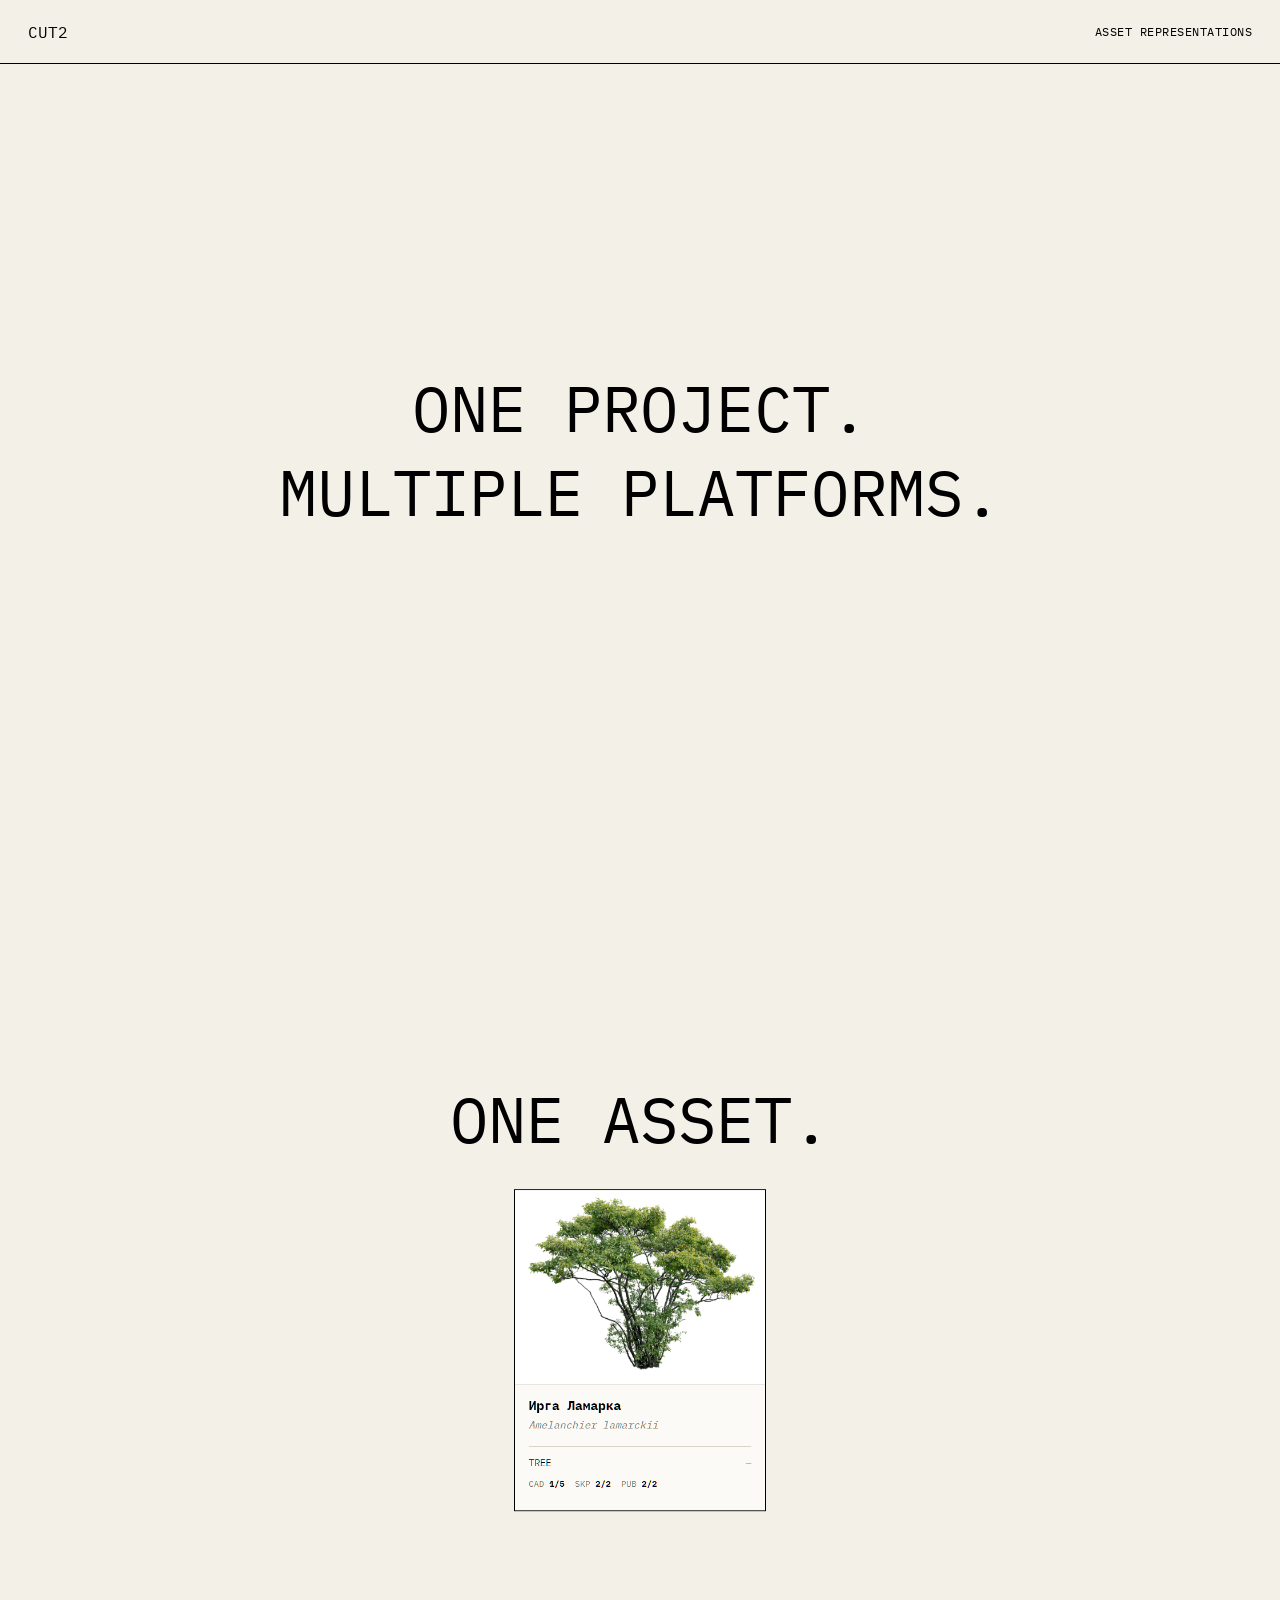
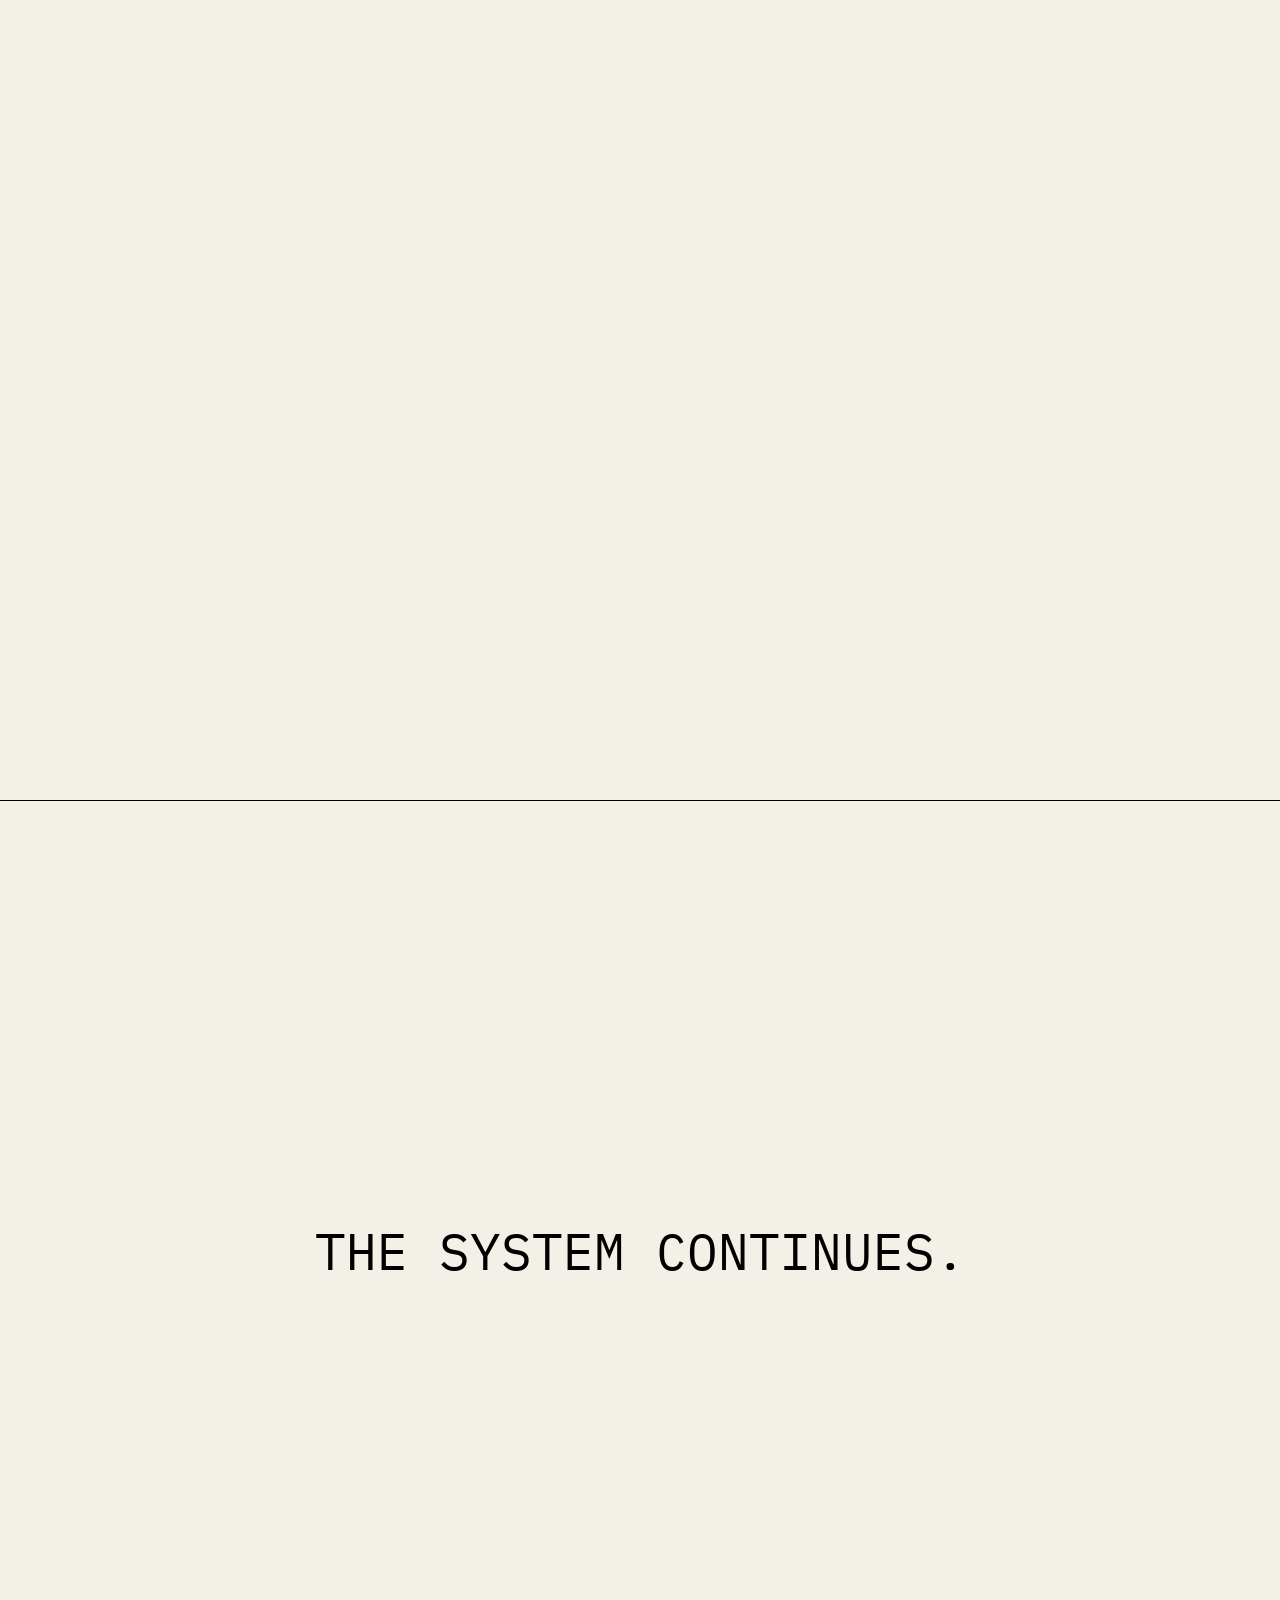
==== commit 4aa1777a: "Update index.html" ====
--- a/prototypes/asset-representations/index.html
+++ b/prototypes/asset-representations/index.html
@@ -1,29 +1,20 @@
 <!DOCTYPE html>
 <html lang="en">
 <head>
-  <meta charset="UTF-8" />
-  <meta
-    name="viewport"
-    content="width=device-width, initial-scale=1.0"
-  />
+  <meta charset="UTF-8">
+  <meta name="viewport" content="width=device-width, initial-scale=1.0">
 
   <title>CUT2 — Asset Representations</title>
 
-  <link
-    rel="preconnect"
-    href="https://fonts.googleapis.com"
-  />
-  <link
-    rel="preconnect"
-    href="https://fonts.gstatic.com"
-    crossorigin
-  />
+  <link rel="preconnect" href="https://fonts.googleapis.com">
+  <link rel="preconnect" href="https://fonts.gstatic.com" crossorigin>
   <link
     href="https://fonts.googleapis.com/css2?family=IBM+Plex+Mono:wght@400;500&display=swap"
     rel="stylesheet"
-  />
+  >
 
   <style>
+
     * {
       box-sizing: border-box;
     }
@@ -32,310 +23,455 @@
     body {
       margin: 0;
       padding: 0;
-      width: 100%;
-      min-height: 100%;
+
       background: #f3f0e8;
       color: #000;
-      font-family: "IBM Plex Mono", monospace;
-      font-weight: 400;
+
+      font-family:
+        "IBM Plex Mono",
+        "Courier New",
+        monospace;
     }
 
     body {
       overflow-x: hidden;
     }
+
+
+    /* ==================================================
+       HEADER
+    ================================================== */
 
     header {
       position: fixed;
       top: 0;
       left: 0;
+
       width: 100%;
       height: 64px;
-      padding: 0 24px;
+
+      padding: 0 28px;
+
       display: flex;
       align-items: center;
       justify-content: space-between;
+
+      border-bottom: 1px solid #000;
       background: #f3f0e8;
+
       z-index: 100;
-      border-bottom: 1px solid #000;
-    }
-
-    .header-logo {
-      font-size: 14px;
-      line-height: 1;
-    }
-
-    .header-nav {
+    }
+
+    .logo {
+      font-size: 16px;
+      font-weight: 400;
+    }
+
+    .header-title {
+      font-size: 12px;
+      font-weight: 400;
+
+      text-transform: uppercase;
+      letter-spacing: 0.04em;
+    }
+
+
+    /* ==================================================
+       INTRO
+    ================================================== */
+
+    .intro {
+      min-height: 100vh;
+
       display: flex;
-      gap: 24px;
-      font-size: 12px;
-      line-height: 1;
-    }
-
-    .header-nav span {
-      white-space: nowrap;
-    }
+      align-items: center;
+      justify-content: center;
+
+      padding: 20px;
+
+      font-size: clamp(28px, 5vw, 72px);
+      font-weight: 400;
+
+      text-align: center;
+    }
+
+
+    /* ==================================================
+       MAIN SYSTEM
+    ================================================== */
 
     .asset-system {
       position: relative;
       height: 700vh;
     }
 
-    .stage {
+    .sticky-stage {
       position: sticky;
+
       top: 0;
+
       width: 100%;
       height: 100vh;
-      min-height: 600px;
+
       overflow: hidden;
     }
 
-    .intro {
+
+    /* ==================================================
+       ONE ASSET
+    ================================================== */
+
+    .asset-card {
       position: absolute;
-      inset: 0;
-      z-index: 2;
-      pointer-events: none;
-    }
-
-    .intro-line {
-      position: absolute;
+
       left: 50%;
       top: 50%;
-      transform: translate(-50%, -50%);
-      width: 100%;
-      text-align: center;
-      font-size: clamp(28px, 7vw, 72px);
-      line-height: 0.95;
-      white-space: nowrap;
-      transition: none;
-    }
-
-    #oneProject {
-      opacity: 1;
-    }
-
-    #multiplePlatforms {
-      opacity: 0;
-    }
-
-    .asset-stage {
-      position: absolute;
-      inset: 0;
-      z-index: 3;
-      pointer-events: none;
+
+      width: min(252px, 49vw);
+
+      transform:
+        translate(-50%, -50%);
+
+      z-index: 5;
     }
 
     .asset-label {
       position: absolute;
+
+      left: 50%;
+      bottom: calc(100% + 28px);
+
+      transform: translateX(-50%);
+
+      font-size: clamp(28px, 5vw, 72px);
+      font-weight: 400;
+
+      text-align: center;
+      white-space: nowrap;
+    }
+
+    .asset-card img {
+      display: block;
+
+      width: 100%;
+      height: auto;
+
+      border: 1px solid #000;
+    }
+
+
+    /* ==================================================
+       ARROW
+    ================================================== */
+
+    .arrow-system {
+      position: absolute;
+
       left: 50%;
       top: 50%;
-      width: 100%;
-      text-align: center;
-      font-size: clamp(28px, 7vw, 72px);
-      line-height: 0.95;
-      white-space: nowrap;
-      transform: translate(-50%, -50%);
+
+      width: 1px;
+
       opacity: 0;
-    }
-
-    .asset-card {
-      position: absolute;
-      left: 50%;
-      top: 50%;
-      width: min(252px, 49vw);
-      aspect-ratio: 1 / 1;
-      transform: translate(-50%, -50%);
-      opacity: 0;
-      overflow: hidden;
-    }
-
-    .asset-card img {
-      display: block;
-      width: 100%;
-      height: 100%;
-      object-fit: contain;
-    }
-
-    .arrow-system {
-      position: absolute;
-      left: 50%;
-      top: 50%;
-      width: 1px;
-      opacity: 0;
+
       z-index: 4;
+
       transform: translateX(-50%);
     }
 
     .arrow-shaft {
       position: absolute;
+
       left: 0;
       top: 0;
+
       width: 1px;
+
       background: #000;
     }
 
     .arrow-head {
       position: absolute;
+
       left: 50%;
       bottom: 0;
+
       width: 10px;
       height: 10px;
+
       border-right: 1px solid #000;
       border-bottom: 1px solid #000;
+
       transform:
         translate(-50%, 50%)
         rotate(45deg);
     }
 
+
+    /* ==================================================
+       MULTIPLE REPRESENTATIONS
+    ================================================== */
+
     .multiple-label {
       position: absolute;
+
       left: 50%;
       top: 50%;
-      width: 100%;
-      text-align: center;
-      font-size: clamp(28px, 7vw, 72px);
-      line-height: 0.95;
+
+      transform:
+        translate(-50%, -50%);
+
+      font-size: clamp(28px, 5vw, 72px);
+      font-weight: 400;
+
+      text-transform: uppercase;
       white-space: nowrap;
-      transform: translate(-50%, -50%);
+
       opacity: 0;
+
       z-index: 3;
     }
 
-    .representations {
-      position: absolute;
-      inset: 0;
-      z-index: 5;
-      pointer-events: none;
-    }
+
+    /* ==================================================
+       REPRESENTATIONS
+    ================================================== */
 
     .representation {
       position: absolute;
+
       left: 50%;
       top: 58%;
+
       width: min(620px, 76vw);
-      transform: translate(-50%, -50%);
+
+      transform:
+        translate(-50%, -50%);
+
       opacity: 0;
+
+      pointer-events: none;
+
+      z-index: 2;
     }
 
     .representation-visual {
       width: 100%;
+      height: min(58vh, 620px);
+
       display: flex;
+      align-items: center;
       justify-content: center;
+
+      transform:
+        perspective(1200px)
+        rotateY(-90deg)
+        scale(0.92);
+
+      transform-style: preserve-3d;
+      transform-origin: center center;
+    }
+
+    .representation-image {
+      display: block;
+
+      width: 70%;
+      height: 70%;
+
+      object-fit: contain;
+    }
+
+    .representation-info {
+      margin-top: 18px;
+
+      display: flex;
+      justify-content: space-between;
+
+      font-size: 12px;
+      font-weight: 400;
+
+      text-transform: uppercase;
+      letter-spacing: 0.04em;
+    }
+
+
+    /* ==================================================
+       NEXT
+    ================================================== */
+
+    .next {
+      min-height: 100vh;
+
+      border-top: 1px solid #000;
+
+      display: flex;
       align-items: center;
-      transform-origin: center center;
-      transform-style: preserve-3d;
-      backface-visibility: hidden;
-    }
-
-    .representation-visual img {
-      display: block;
-      width: 70%;
-      height: auto;
-      max-height: 52vh;
-      object-fit: contain;
-    }
-
-    .representation-caption {
-      position: fixed;
-      left: 24px;
-      bottom: 20px;
-      z-index: 20;
-      font-size: 12px;
-      line-height: 1.4;
-      text-transform: uppercase;
-      opacity: 0;
-      pointer-events: none;
-    }
-
-    .representation-caption span {
-      display: block;
-    }
+      justify-content: center;
+
+      padding: 20px;
+
+      font-size: clamp(24px, 4vw, 56px);
+      font-weight: 400;
+
+      text-align: center;
+    }
+
+
+    /* ==================================================
+       MOBILE
+    ================================================== */
 
     @media (max-width: 700px) {
+
       header {
+        height: 52px;
         padding: 0 16px;
       }
 
-      .header-nav {
-        gap: 12px;
+      .header-title {
         font-size: 10px;
       }
 
-      .representation-caption {
-        left: 16px;
-        bottom: 16px;
+      .intro {
+        min-height: 100svh;
+        font-size: 26px;
+      }
+
+      .asset-system {
+        height: 700vh;
+      }
+
+      .sticky-stage {
+        height: 100svh;
+      }
+
+      .asset-card {
+        width: min(210px, 53vw);
+      }
+
+      .asset-label {
+        bottom: calc(100% + 20px);
+        font-size: 26px;
+      }
+
+      .multiple-label {
+        width: 90vw;
+
+        white-space: normal;
+
+        text-align: center;
+
+        font-size: 26px;
+        line-height: 1.2;
       }
 
       .representation {
-        top: 56%;
-      }
-    }
+        width: 86vw;
+        top: 59%;
+      }
+
+      .representation-visual {
+        height: 48svh;
+      }
+
+      .representation-image {
+        width: 70%;
+        height: 70%;
+      }
+
+      .representation-info {
+        margin-top: 12px;
+        font-size: 10px;
+      }
+
+      .next {
+        min-height: 100svh;
+        font-size: 26px;
+      }
+
+    }
+
   </style>
 </head>
 
+
 <body>
 
   <header>
-    <div class="header-logo">CUT2</div>
-
-    <nav class="header-nav">
-      <span>SYSTEM</span>
-      <span>ASSETS</span>
-      <span>WORKFLOW</span>
-      <span>VIDEO</span>
-      <span>ACCESS</span>
-      <span>CONTACT</span>
-    </nav>
+
+    <div class="logo">
+      CUT2
+    </div>
+
+    <div class="header-title">
+      Asset Representations
+    </div>
+
   </header>
 
-  <main class="asset-system">
-    <section class="stage">
-
-      <div class="intro">
-        <div
-          class="intro-line"
-          id="oneProject"
-        >
-          ONE PROJECT.
-        </div>
-
-        <div
-          class="intro-line"
-          id="multiplePlatforms"
-        >
-          MULTIPLE PLATFORMS.
-        </div>
+
+  <main>
+
+    <!-- ==================================================
+       INTRO
+    ================================================== -->
+
+    <section class="intro">
+
+      <div>
+        ONE PROJECT.<br>
+        MULTIPLE PLATFORMS.
       </div>
 
-      <div class="asset-stage">
-
-        <div
-          class="asset-label"
-          id="oneAsset"
-        >
-          ONE ASSET
-        </div>
+    </section>
+
+
+    <!-- ==================================================
+       ASSET SYSTEM
+    ================================================== -->
+
+    <section class="asset-system">
+
+      <div class="sticky-stage">
+
+
+        <!-- ONE ASSET -->
 
         <div
           class="asset-card"
           id="assetCard"
         >
+
+          <div class="asset-label">
+            ONE ASSET.
+          </div>
+
           <img
             src="asset-representations/library-card.png?v=3"
-            alt="CUT2 asset"
-          />
+            alt="CUT2 Asset Library"
+          >
+
         </div>
+
+
+        <!-- ARROW -->
 
         <div
           class="arrow-system"
           id="arrowSystem"
         >
+
           <div
             class="arrow-shaft"
             id="arrowShaft"
           ></div>
 
           <div class="arrow-head"></div>
+
         </div>
+
+
+        <!-- MULTIPLE REPRESENTATIONS -->
 
         <div
           class="multiple-label"
@@ -344,250 +480,323 @@
           MULTIPLE REPRESENTATIONS
         </div>
 
-      </div>
-
-      <div
-        class="representations"
-        id="representations"
-      >
+
+        <!-- REPRESENTATION -->
+
         <div
           class="representation"
           id="representation"
         >
+
           <div
             class="representation-visual"
             id="representationVisual"
           >
+
             <img
               id="representationImage"
-              src=""
-              alt=""
-            />
+              class="representation-image"
+              src="asset-representations/autocad/minimal.svg?v=3"
+              alt="AutoCAD Minimal"
+            >
+
           </div>
+
+
+          <div class="representation-info">
+
+            <span id="representationPlatform">
+              AUTOCAD
+            </span>
+
+            <span id="representationType">
+              MINIMAL
+            </span>
+
+          </div>
+
         </div>
+
+
       </div>
 
-      <div
-        class="representation-caption"
-        id="representationCaption"
-      >
-        <span id="captionPlatform"></span>
-        <span id="captionType"></span>
-      </div>
-
     </section>
+
+
+    <!-- ==================================================
+       NEXT
+    ================================================== -->
+
+    <section class="next">
+
+      THE SYSTEM CONTINUES.
+
+    </section>
+
   </main>
 
+
   <script>
-    const clamp = (value, min, max) =>
-      Math.min(
-        Math.max(value, min),
-        max
-      );
-
-    const lerp = (a, b, t) =>
-      a + (b - a) * t;
-
-    const oneProject =
-      document.getElementById(
-        "oneProject"
-      );
-
-    const multiplePlatforms =
-      document.getElementById(
-        "multiplePlatforms"
-      );
-
-    const oneAsset =
-      document.getElementById(
-        "oneAsset"
-      );
 
     const assetCard =
-      document.getElementById(
-        "assetCard"
-      );
+      document.getElementById("assetCard");
 
     const arrowSystem =
-      document.getElementById(
-        "arrowSystem"
-      );
+      document.getElementById("arrowSystem");
 
     const arrowShaft =
-      document.getElementById(
-        "arrowShaft"
-      );
+      document.getElementById("arrowShaft");
 
     const multipleLabel =
-      document.getElementById(
-        "multipleLabel"
-      );
+      document.getElementById("multipleLabel");
 
     const representation =
-      document.getElementById(
-        "representation"
-      );
+      document.getElementById("representation");
 
     const representationVisual =
-      document.getElementById(
-        "representationVisual"
-      );
+      document.getElementById("representationVisual");
 
     const representationImage =
-      document.getElementById(
-        "representationImage"
-      );
-
-    const captionPlatform =
-      document.getElementById(
-        "captionPlatform"
-      );
-
-    const captionType =
-      document.getElementById(
-        "captionType"
-      );
+      document.getElementById("representationImage");
+
+    const representationPlatform =
+      document.getElementById("representationPlatform");
+
+    const representationType =
+      document.getElementById("representationType");
+
+
+    /* ==================================================
+       REPRESENTATION DATA
+    ================================================== */
 
     const representations = [
+
       {
         platform: "AUTOCAD",
         type: "MINIMAL",
-        src:
-          "asset-representations/autocad/minimal.svg?v=3"
+        src: "asset-representations/autocad/minimal.svg?v=3"
       },
+
       {
         platform: "AUTOCAD",
         type: "CONDITIONAL",
-        src:
-          "asset-representations/autocad/conditional.svg?v=3"
+        src: "asset-representations/autocad/conditional.svg?v=3"
       },
+
       {
         platform: "AUTOCAD",
         type: "REALISTIC",
-        src:
-          "asset-representations/autocad/realistic.svg?v=3"
+        src: "asset-representations/autocad/realistic.svg?v=3"
       },
+
       {
         platform: "SKETCHUP",
         type: "REALISTIC FACE ME",
-        src:
-          "asset-representations/sketchup/realistic-face-me.png?v=3"
+        src: "asset-representations/sketchup/realistic-face-me.png?v=3"
       },
+
       {
         platform: "SKETCHUP",
         type: "CONDITIONAL",
-        src:
-          "asset-representations/sketchup/conditional.png?v=3"
+        src: "asset-representations/sketchup/conditional.png?v=3"
       },
+
       {
         platform: "INDESIGN",
         type: "IMAGE",
-        src:
-          "asset-representations/publishing/image.jpg?v=3"
-      }
+        src: "asset-representations/publishing/image.jpg?v=3"
+      }
+
     ];
 
-    let currentCaptionIndex = -1;
-
-    function update() {
-      const maxScroll =
-        document.documentElement.scrollHeight -
-        window.innerHeight;
-
-      const scrollY =
-        window.scrollY;
+
+    /* ==================================================
+       HELPERS
+    ================================================== */
+
+    function clamp(value, min, max) {
+
+      return Math.max(
+        min,
+        Math.min(max, value)
+      );
+
+    }
+
+
+    function lerp(a, b, t) {
+
+      return a + (b - a) * t;
+
+    }
+
+
+    /* ==================================================
+       ANIMATION
+    ================================================== */
+
+    function updateAnimation() {
+
+      const section =
+        document.querySelector(".asset-system");
+
+      const rect =
+        section.getBoundingClientRect();
+
+      const scrollable =
+        section.offsetHeight - window.innerHeight;
+
+      const passed =
+        clamp(
+          -rect.top,
+          0,
+          scrollable
+        );
 
       const progress =
-        maxScroll > 0
-          ? clamp(
-              scrollY / maxScroll,
-              0,
-              1
-            )
-          : 0;
+        passed / scrollable;
 
 
       /*
-       * ------------------------------------------------------------
-       * INTRO
-       * ------------------------------------------------------------
-       */
-
-      const introStart = 0;
-      const introEnd = 0.16;
-
-      const introProgress =
+       THE SEQUENCE
+
+       0.00–0.18
+       ONE ASSET stays still.
+
+       0.18–0.30
+       ONE ASSET + CARD move upward.
+
+       0.30–0.34
+       Arrow appears and grows.
+
+       0.34–0.42
+       MULTIPLE REPRESENTATIONS is visible.
+
+       0.42–0.50
+       Arrow + label move upward together.
+
+       0.50
+       Arrow disappears.
+
+       0.50–0.96
+       Representations.
+
+       0.96–1.00
+       Final InDesign remains front-facing.
+      */
+
+
+      /* ==================================================
+         1. ONE ASSET + CARD
+      ================================================== */
+
+      const cardStart = 0.18;
+      const cardEnd = 0.30;
+
+      const cardProgress =
         clamp(
-          (progress - introStart) /
-          (introEnd - introStart),
+          (progress - cardStart) /
+          (cardEnd - cardStart),
           0,
           1
         );
 
-      oneProject.style.opacity =
-        1 - introProgress;
-
-      multiplePlatforms.style.opacity =
-        introProgress;
-
 
       /*
-       * ------------------------------------------------------------
-       * ONE ASSET + CARD
-       * ------------------------------------------------------------
-       *
-       * ONE ASSET appears together with the card.
-       * Both then move upward together.
-       */
-
-      const assetStart = 0.16;
-      const assetEnd = 0.30;
-
-      const assetProgress =
-        clamp(
-          (progress - assetStart) /
-          (assetEnd - assetStart),
-          0,
-          1
-        );
-
-      const assetY =
-        window.innerHeight * 0.46;
-
-      oneAsset.style.opacity =
-        assetProgress;
-
-      assetCard.style.opacity =
-        assetProgress;
-
-      oneAsset.style.transform =
-        `
-          translate(
-            -50%,
-            calc(
-              -50% +
-              ${-assetProgress * assetY}px
-            )
-          )
-        `;
+       The card moves upward by exactly one
+       viewport-based distance.
+
+       The label is inside the card,
+       therefore it moves with it.
+      */
+
+      const cardTravel =
+        window.innerHeight * 0.82;
+
+      const cardY =
+        -cardProgress * cardTravel;
+
 
       assetCard.style.transform =
         `
           translate(
             -50%,
-            calc(
-              -50% +
-              ${-assetProgress * assetY}px
-            )
+            calc(-50% + ${cardY}px)
           )
         `;
 
 
+      /* ==================================================
+         2. MULTIPLE REPRESENTATIONS
+      ================================================== */
+
       /*
-       * ------------------------------------------------------------
-       * ARROW
-       * ------------------------------------------------------------
-       */
+       It first appears in the center,
+       with no rotation.
+      */
+
+      const labelAppearStart = 0.30;
+      const labelAppearEnd = 0.34;
+
+      const labelOpacity =
+        clamp(
+          (progress - labelAppearStart) /
+          (labelAppearEnd - labelAppearStart),
+          0,
+          1
+        );
+
+
+      /*
+       Then it moves upward.
+
+       The destination is deliberately the same
+       vertical level that ONE ASSET occupies
+       after its movement.
+      */
+
+      const labelMoveStart = 0.42;
+      const labelMoveEnd = 0.50;
+
+      const labelMoveProgress =
+        clamp(
+          (progress - labelMoveStart) /
+          (labelMoveEnd - labelMoveStart),
+          0,
+          1
+        );
+
+
+      const labelTravel =
+        window.innerHeight * 0.42;
+
+      const labelY =
+        -labelMoveProgress * labelTravel;
+
+
+      multipleLabel.style.opacity =
+        labelOpacity;
+
+      multipleLabel.style.transform =
+        `
+          translate(
+            -50%,
+            calc(-50% + ${labelY}px)
+          )
+        `;
+
+
+      /* ==================================================
+         3. ARROW
+      ================================================== */
+
+      /*
+       The arrow starts exactly below the card.
+
+       It grows downward and ends at the
+       MULTIPLE REPRESENTATIONS label.
+      */
 
       const arrowStart = 0.30;
       const arrowEnd = 0.42;
@@ -600,8 +809,10 @@
           1
         );
 
+
       const arrowLength =
         window.innerHeight * 0.38;
+
 
       arrowSystem.style.opacity =
         progress >= arrowStart &&
@@ -609,12 +820,33 @@
           ? 1
           : 0;
 
+
+      /*
+       Arrow follows the same vertical movement
+       as MULTIPLE REPRESENTATIONS.
+      */
+
       arrowSystem.style.transform =
-        `translateX(-50%)`;
+        `
+          translateX(-50%)
+          translateY(${labelY}px)
+        `;
+
+
+      /*
+       The shaft reaches the exact position
+       of the arrowhead.
+      */
 
       arrowShaft.style.height =
         `${arrowProgress * arrowLength}px`;
 
+
+      /*
+       Position the arrow system so that its
+       top starts below the moving asset card.
+      */
+
       const arrowBaseY =
         window.innerHeight * 0.12;
 
@@ -622,60 +854,9 @@
         `calc(50% + ${arrowBaseY}px)`;
 
 
-      /*
-       * ------------------------------------------------------------
-       * MULTIPLE REPRESENTATIONS
-       * ------------------------------------------------------------
-       */
-
-      const labelAppearStart = 0.30;
-      const labelAppearEnd = 0.34;
-
-      const labelOpacity =
-        clamp(
-          (progress - labelAppearStart) /
-          (labelAppearEnd - labelAppearStart),
-          0,
-          1
-        );
-
-      const labelMoveStart = 0.42;
-      const labelMoveEnd = 0.50;
-
-      const labelMoveProgress =
-        clamp(
-          (progress - labelMoveStart) /
-          (labelMoveEnd - labelMoveStart),
-          0,
-          1
-        );
-
-      const labelTravel =
-        window.innerHeight * 0.42;
-
-      const labelY =
-        -labelMoveProgress * labelTravel;
-
-      multipleLabel.style.opacity =
-        labelOpacity;
-
-      multipleLabel.style.transform =
-        `
-          translate(
-            -50%,
-            calc(
-              -50% +
-              ${labelY}px
-            )
-          )
-        `;
-
-
-      /*
-       * ------------------------------------------------------------
-       * REPRESENTATIONS
-       * ------------------------------------------------------------
-       */
+      /* ==================================================
+         4. REPRESENTATIONS
+      ================================================== */
 
       const representationStart = 0.50;
       const representationEnd = 0.96;
@@ -688,29 +869,51 @@
           1
         );
 
-      const count =
-        representations.length;
-
-      const exactIndex =
-        representationProgress *
-        (count - 1);
-
-      const index =
-        Math.min(
-          count - 1,
-          Math.floor(exactIndex)
-        );
-
-      const localProgress =
-        exactIndex - index;
-
-      const current =
-        representations[index];
-
-      if (
-        index !== currentCaptionIndex
-      ) {
-        currentCaptionIndex = index;
+
+      if (progress >= representationStart) {
+
+        representation.style.opacity = 1;
+
+
+        /*
+         Arrow disappears exactly when
+         the first representation begins.
+        */
+
+        arrowSystem.style.opacity = 0;
+
+
+        const count =
+          representations.length;
+
+
+        /*
+         We use count - 1 intervals.
+
+         This makes the last representation
+         occupy the complete final state rather
+         than immediately jumping to another one.
+        */
+
+        const exactIndex =
+          representationProgress *
+          (count - 1);
+
+
+        const index =
+          Math.min(
+            count - 1,
+            Math.floor(exactIndex)
+          );
+
+
+        const localProgress =
+          exactIndex - index;
+
+
+        const current =
+          representations[index];
+
 
         representationImage.src =
           current.src;
@@ -718,109 +921,85 @@
         representationImage.alt =
           `${current.platform} ${current.type}`;
 
-        captionPlatform.textContent =
+        representationPlatform.textContent =
           current.platform;
 
-        captionType.textContent =
+        representationType.textContent =
           current.type;
-      }
-
-      representation.style.opacity =
-        progress >= representationStart
-          ? 1
-          : 0;
-
-
-      /*
-       * ------------------------------------------------------------
-       * REPRESENTATION ROTATION
-       * ------------------------------------------------------------
-       *
-       * First five:
-       * -90° → +90°
-       *
-       * Last InDesign:
-       * -90° → 0°
-       * and then remains fixed.
-       */
-
-      const isLast =
-        index === count - 1;
-
-      if (isLast) {
-
-        const rotation =
-          lerp(
-            -90,
-            0,
-            localProgress
-          );
-
-        const scale =
-          0.92 +
-          Math.sin(
-            localProgress * Math.PI
-          ) * 0.08;
-
-        representationVisual.style.transform =
-          `
-            perspective(1200px)
-            rotateY(${rotation}deg)
-            scale(${scale})
-          `;
-
-      } else {
-
-        const rotation =
-          lerp(
-            -90,
-            90,
-            localProgress
-          );
-
-        const scale =
-          0.92 +
-          Math.sin(
-            localProgress * Math.PI
-          ) * 0.08;
-
-        representationVisual.style.transform =
-          `
-            perspective(1200px)
-            rotateY(${rotation}deg)
-            scale(${scale})
-          `;
-      }
-    }
-
-
-    let ticking = false;
-
-    function requestUpdate() {
-      if (!ticking) {
-        window.requestAnimationFrame(
-          () => {
-            update();
-            ticking = false;
-          }
-        );
-
-        ticking = true;
-      }
-    }
-
-    window.addEventListener(
-      "scroll",
-      requestUpdate,
-      { passive: true }
-    );
-
-    window.addEventListener(
-      "resize",
-      update
-    );
-
-    update();
+
+
+        const isLast =
+          index === count - 1;
+
+
+        /*
+         LAST REPRESENTATION
+
+         InDesign ends completely front-facing
+         and remains there.
+        */
+
+        if (isLast) {
+
+          representationVisual.style.transform =
+            `
+              perspective(1200px)
+              rotateY(0deg)
+              scale(1)
+            `;
+
+        }
+
+        else {
+
+          /*
+           Every representation enters
+           from the side and opens toward
+           the viewer.
+          */
+
+          const rotation =
+            lerp(
+              -90,
+              90,
+              localProgress
+            );
+
+
+          const scale =
+            0.92 +
+            Math.sin(
+              localProgress * Math.PI
+            ) * 0.08;
+
+
+          representationVisual.style.transform =
+            `
+              perspective(1200px)
+              rotateY(${rotation}deg)
+              scale(${scale})
+            `;
+
+        }
+
+      }
+
+      else {
+
+        representation.style.opacity = 0;
+
+      }
+
+
+      requestAnimationFrame(
+        updateAnimation
+      );
+
+    }
+
+
+    updateAnimation();
+
   </script>
 
 </body>
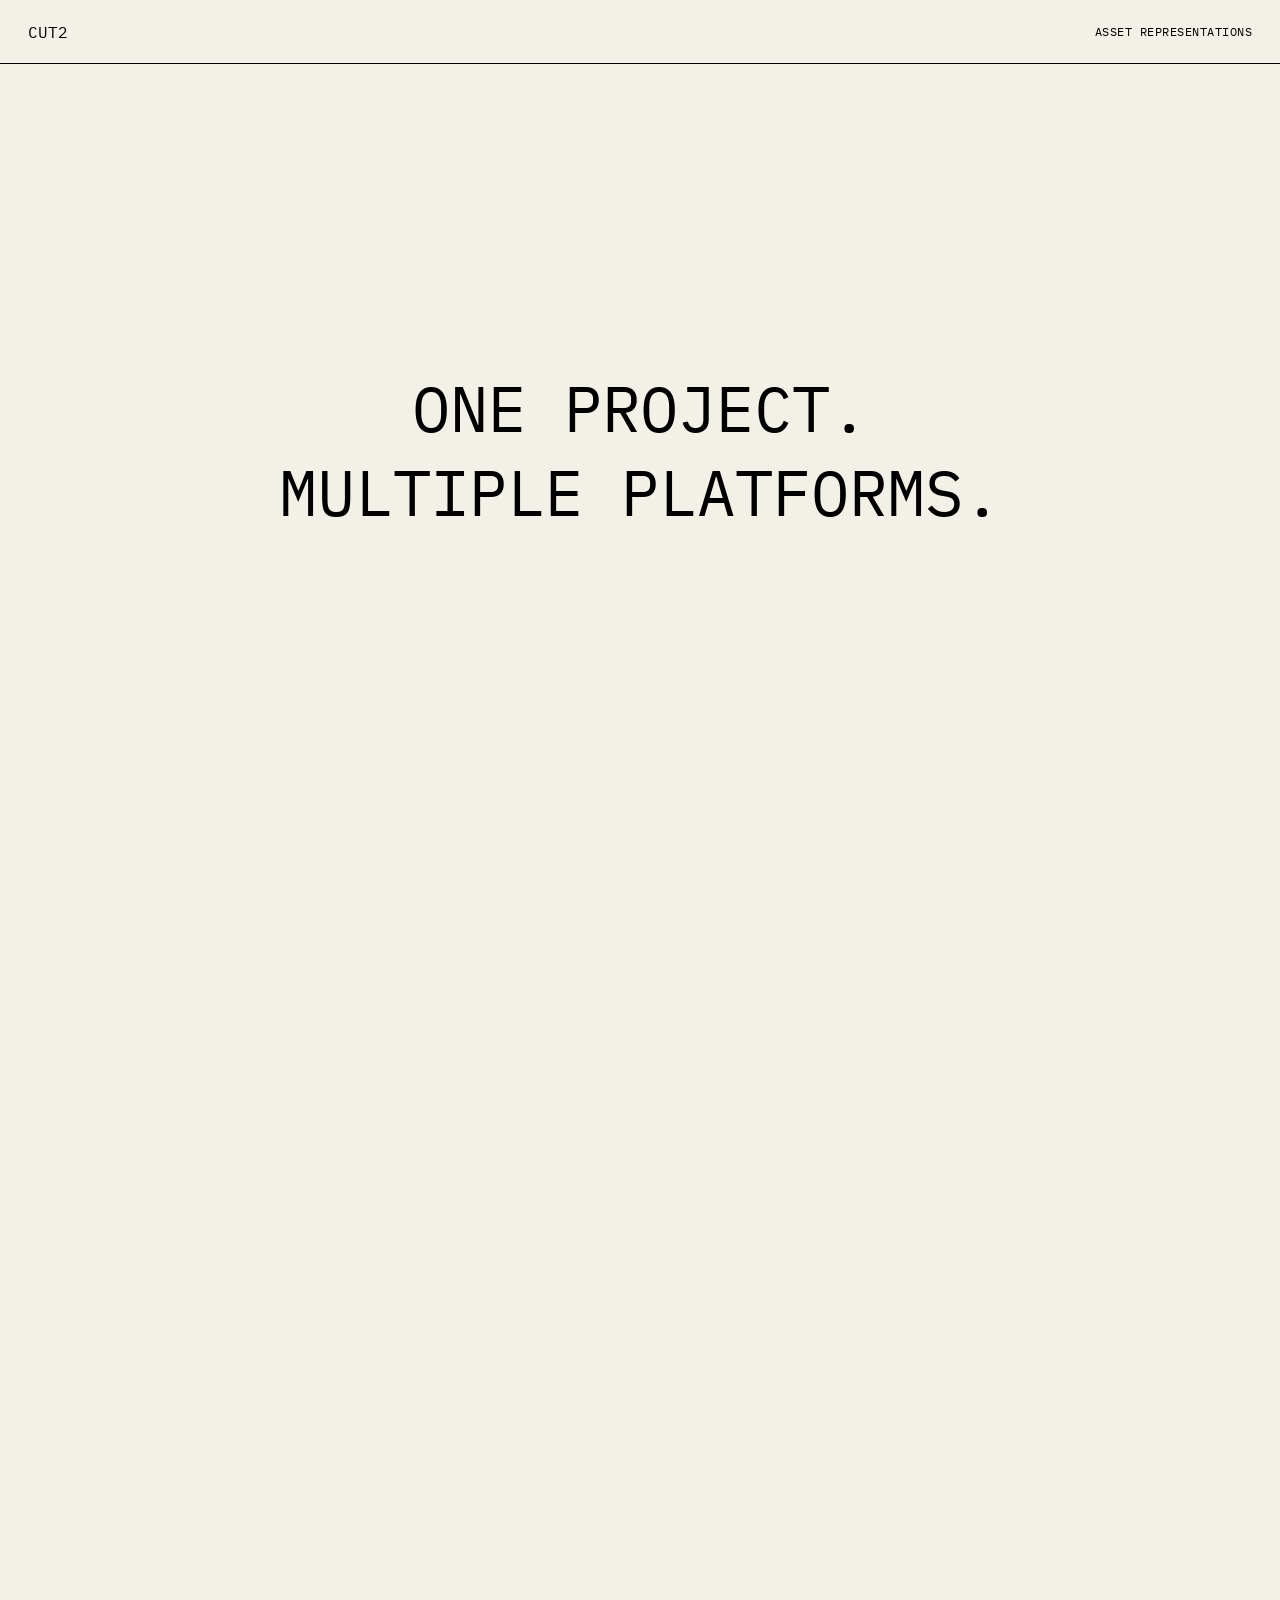
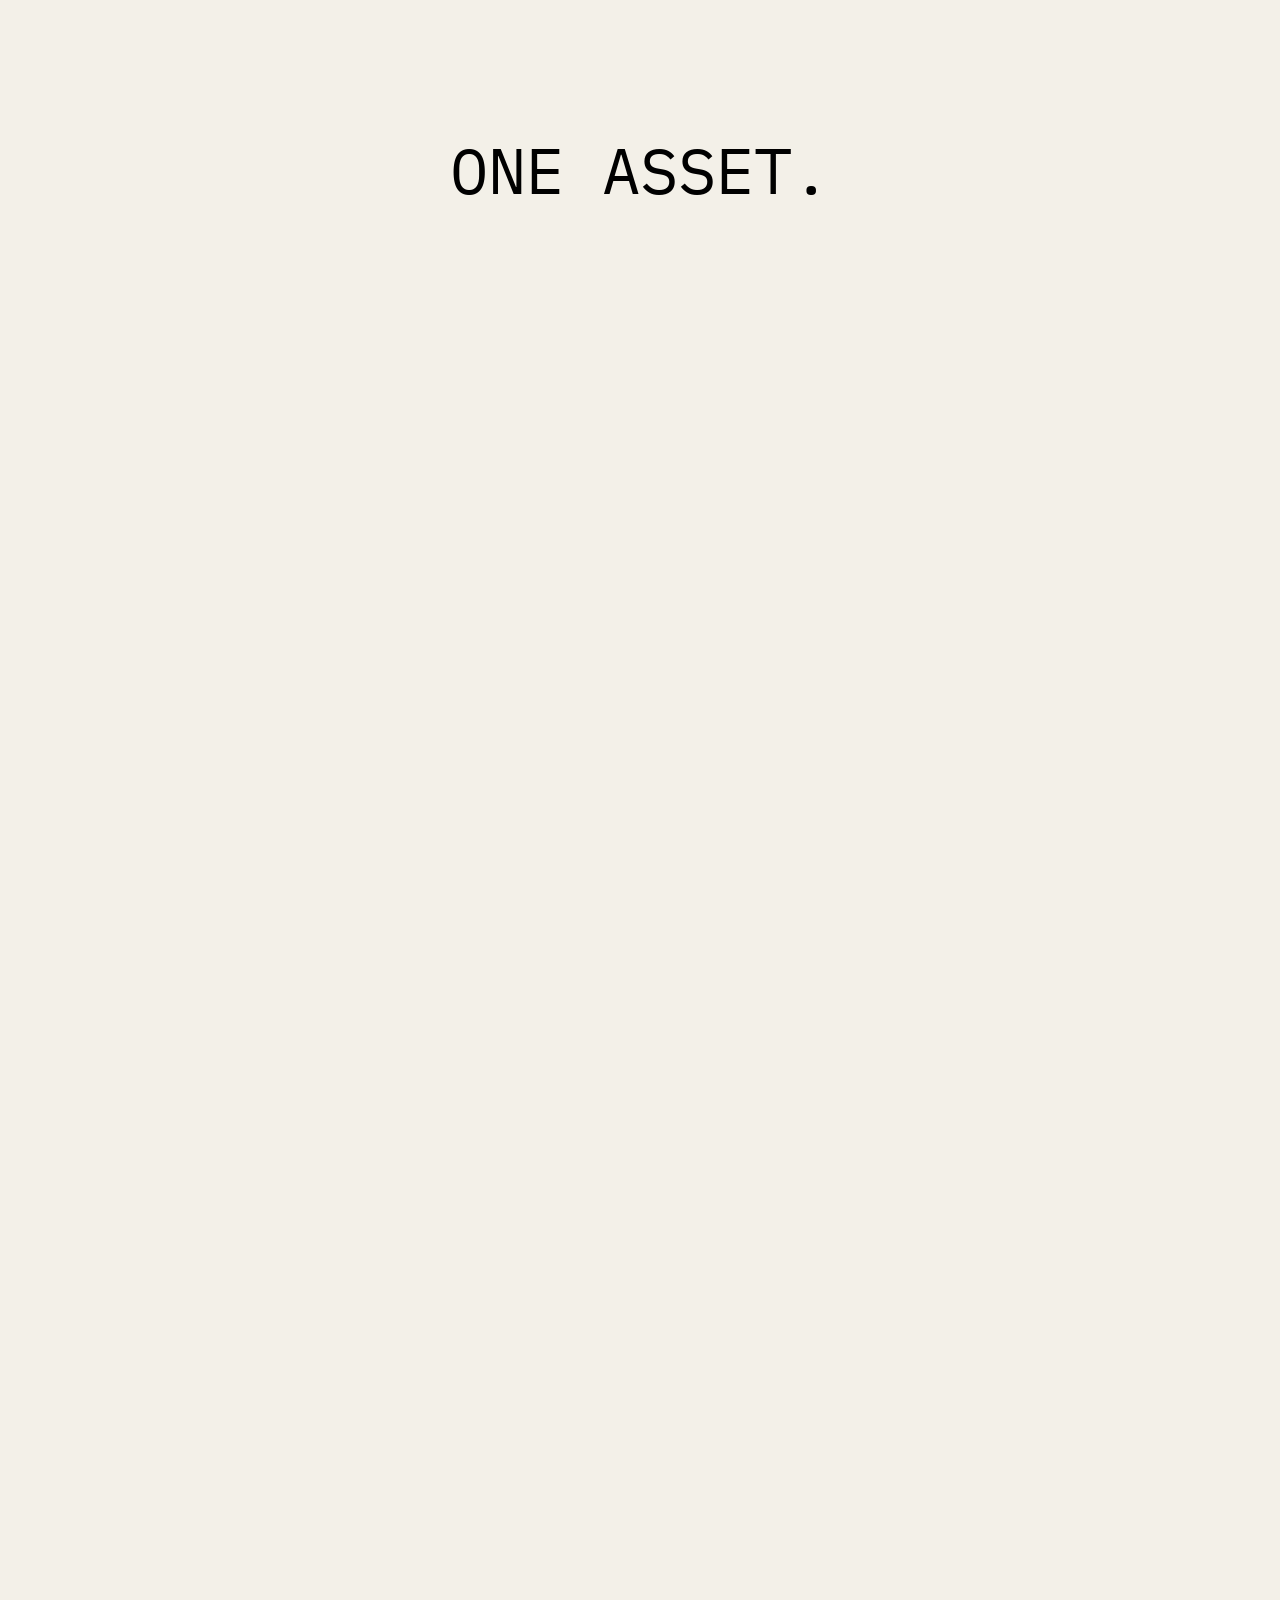
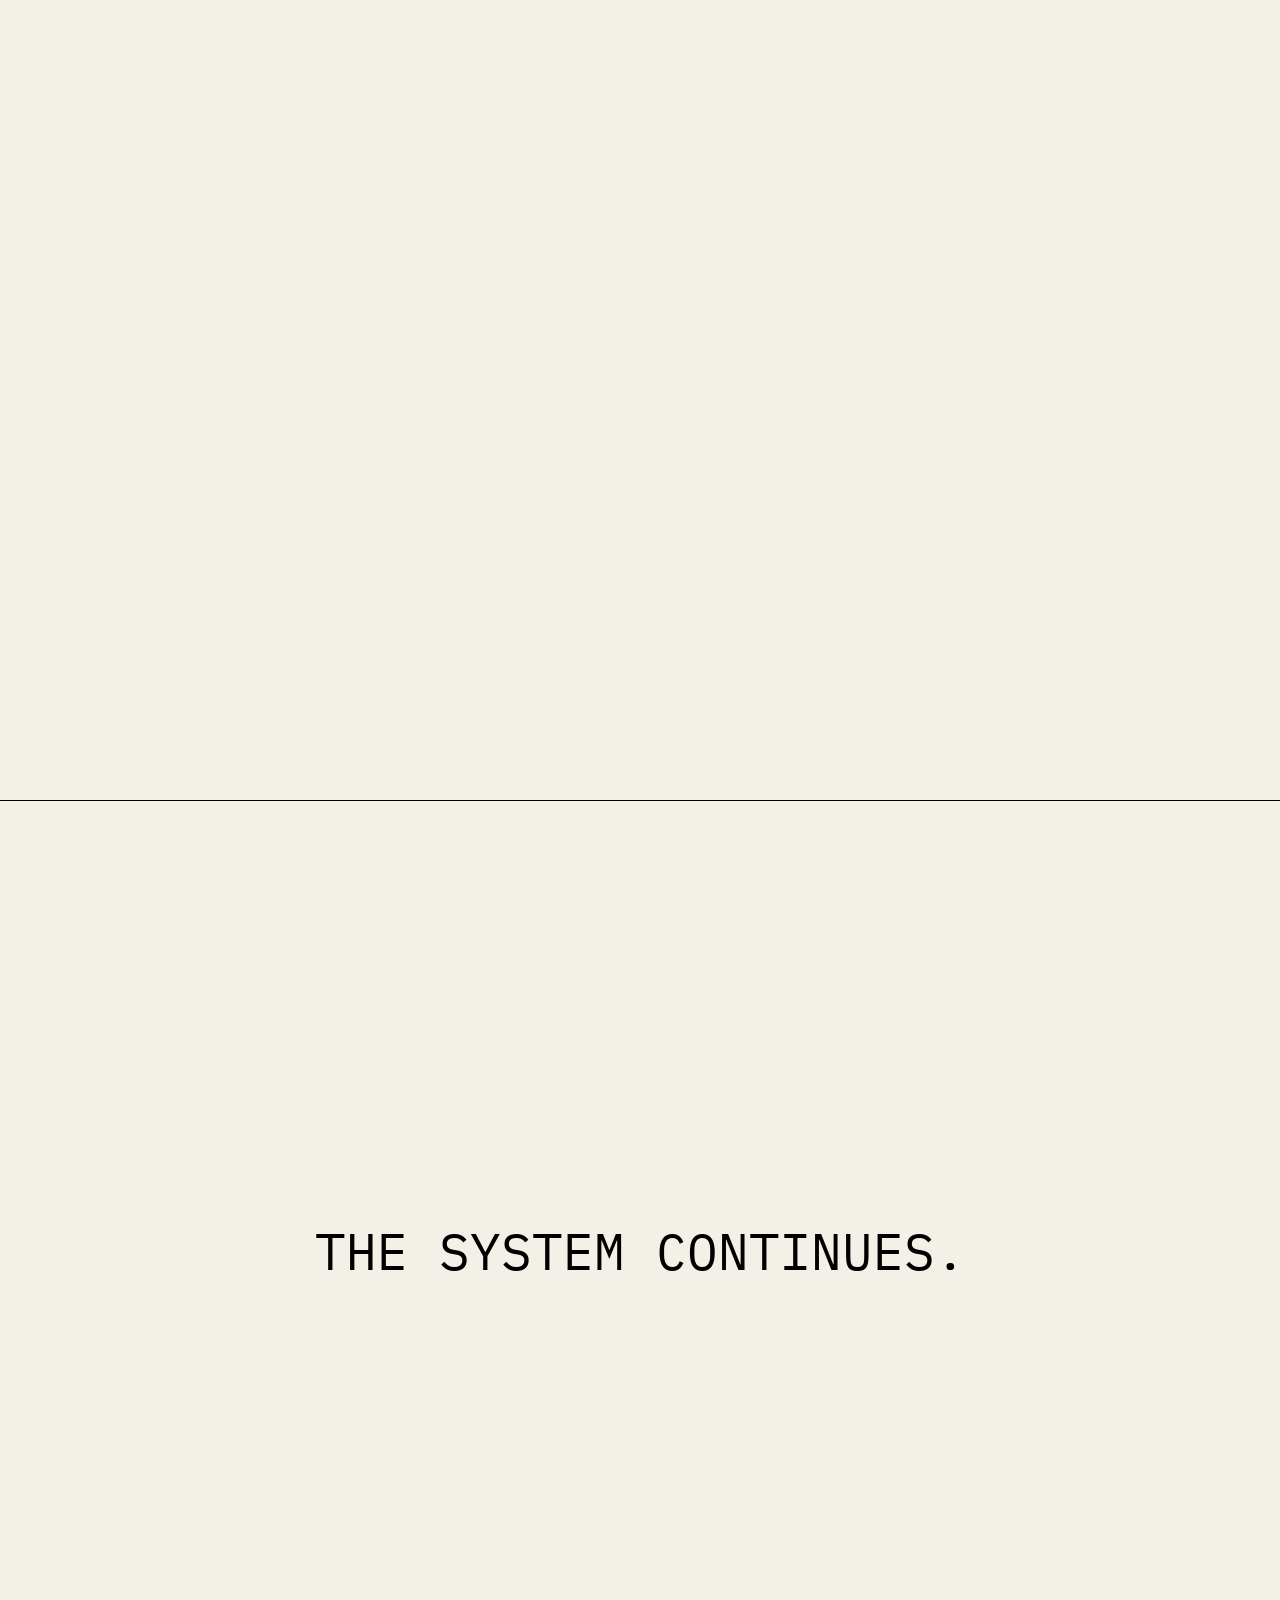
==== commit 894cf321: "Update index.html" ====
--- a/prototypes/asset-representations/index.html
+++ b/prototypes/asset-representations/index.html
@@ -397,610 +397,676 @@
 
 <body>
 
-  <header>
-
-    <div class="logo">
-      CUT2
+
+<header>
+
+  <div class="logo">
+    CUT2
+  </div>
+
+  <div class="header-title">
+    Asset Representations
+  </div>
+
+</header>
+
+
+<main>
+
+
+  <!-- ==================================================
+       INTRO
+  ================================================== -->
+
+  <section class="intro">
+
+    <div>
+      ONE PROJECT.<br>
+      MULTIPLE PLATFORMS.
     </div>
 
-    <div class="header-title">
-      Asset Representations
+  </section>
+
+
+
+  <!-- ==================================================
+       ASSET SYSTEM
+  ================================================== -->
+
+  <section class="asset-system">
+
+    <div class="sticky-stage">
+
+
+      <!-- ONE ASSET -->
+
+      <div
+        class="asset-card"
+        id="assetCard"
+      >
+
+        <div class="asset-label">
+          ONE ASSET.
+        </div>
+
+        <img
+          src="asset-representations/library-card.png?v=3"
+          alt="CUT2 Asset Library"
+        >
+
+      </div>
+
+
+
+      <!-- ARROW -->
+
+      <div
+        class="arrow-system"
+        id="arrowSystem"
+      >
+
+        <div
+          class="arrow-shaft"
+          id="arrowShaft"
+        ></div>
+
+        <div class="arrow-head"></div>
+
+      </div>
+
+
+
+      <!-- MULTIPLE REPRESENTATIONS -->
+
+      <div
+        class="multiple-label"
+        id="multipleLabel"
+      >
+        MULTIPLE REPRESENTATIONS
+      </div>
+
+
+
+      <!-- REPRESENTATION -->
+
+      <div
+        class="representation"
+        id="representation"
+      >
+
+        <div
+          class="representation-visual"
+          id="representationVisual"
+        >
+
+          <img
+            id="representationImage"
+            class="representation-image"
+            src="asset-representations/autocad/minimal.svg?v=3"
+            alt="AutoCAD Minimal"
+          >
+
+        </div>
+
+
+        <div class="representation-info">
+
+          <span id="representationPlatform">
+            AUTOCAD
+          </span>
+
+          <span id="representationType">
+            MINIMAL
+          </span>
+
+        </div>
+
+      </div>
+
+
     </div>
 
-  </header>
-
-
-  <main>
-
-    <!-- ==================================================
-       INTRO
-    ================================================== -->
-
-    <section class="intro">
-
-      <div>
-        ONE PROJECT.<br>
-        MULTIPLE PLATFORMS.
-      </div>
-
-    </section>
-
-
-    <!-- ==================================================
-       ASSET SYSTEM
-    ================================================== -->
-
-    <section class="asset-system">
-
-      <div class="sticky-stage">
-
-
-        <!-- ONE ASSET -->
-
-        <div
-          class="asset-card"
-          id="assetCard"
-        >
-
-          <div class="asset-label">
-            ONE ASSET.
-          </div>
-
-          <img
-            src="asset-representations/library-card.png?v=3"
-            alt="CUT2 Asset Library"
-          >
-
-        </div>
-
-
-        <!-- ARROW -->
-
-        <div
-          class="arrow-system"
-          id="arrowSystem"
-        >
-
-          <div
-            class="arrow-shaft"
-            id="arrowShaft"
-          ></div>
-
-          <div class="arrow-head"></div>
-
-        </div>
-
-
-        <!-- MULTIPLE REPRESENTATIONS -->
-
-        <div
-          class="multiple-label"
-          id="multipleLabel"
-        >
-          MULTIPLE REPRESENTATIONS
-        </div>
-
-
-        <!-- REPRESENTATION -->
-
-        <div
-          class="representation"
-          id="representation"
-        >
-
-          <div
-            class="representation-visual"
-            id="representationVisual"
-          >
-
-            <img
-              id="representationImage"
-              class="representation-image"
-              src="asset-representations/autocad/minimal.svg?v=3"
-              alt="AutoCAD Minimal"
-            >
-
-          </div>
-
-
-          <div class="representation-info">
-
-            <span id="representationPlatform">
-              AUTOCAD
-            </span>
-
-            <span id="representationType">
-              MINIMAL
-            </span>
-
-          </div>
-
-        </div>
-
-
-      </div>
-
-    </section>
-
-
-    <!-- ==================================================
+  </section>
+
+
+
+  <!-- ==================================================
        NEXT
-    ================================================== -->
-
-    <section class="next">
-
-      THE SYSTEM CONTINUES.
-
-    </section>
-
-  </main>
-
-
-  <script>
-
-    const assetCard =
-      document.getElementById("assetCard");
-
-    const arrowSystem =
-      document.getElementById("arrowSystem");
-
-    const arrowShaft =
-      document.getElementById("arrowShaft");
-
-    const multipleLabel =
-      document.getElementById("multipleLabel");
-
-    const representation =
-      document.getElementById("representation");
-
-    const representationVisual =
-      document.getElementById("representationVisual");
-
-    const representationImage =
-      document.getElementById("representationImage");
-
-    const representationPlatform =
-      document.getElementById("representationPlatform");
-
-    const representationType =
-      document.getElementById("representationType");
-
-
-    /* ==================================================
-       REPRESENTATION DATA
-    ================================================== */
-
-    const representations = [
-
-      {
-        platform: "AUTOCAD",
-        type: "MINIMAL",
-        src: "asset-representations/autocad/minimal.svg?v=3"
-      },
-
-      {
-        platform: "AUTOCAD",
-        type: "CONDITIONAL",
-        src: "asset-representations/autocad/conditional.svg?v=3"
-      },
-
-      {
-        platform: "AUTOCAD",
-        type: "REALISTIC",
-        src: "asset-representations/autocad/realistic.svg?v=3"
-      },
-
-      {
-        platform: "SKETCHUP",
-        type: "REALISTIC FACE ME",
-        src: "asset-representations/sketchup/realistic-face-me.png?v=3"
-      },
-
-      {
-        platform: "SKETCHUP",
-        type: "CONDITIONAL",
-        src: "asset-representations/sketchup/conditional.png?v=3"
-      },
-
-      {
-        platform: "INDESIGN",
-        type: "IMAGE",
-        src: "asset-representations/publishing/image.jpg?v=3"
-      }
-
-    ];
-
-
-    /* ==================================================
-       HELPERS
-    ================================================== */
-
-    function clamp(value, min, max) {
-
-      return Math.max(
-        min,
-        Math.min(max, value)
+  ================================================== -->
+
+  <section class="next">
+
+    THE SYSTEM CONTINUES.
+
+  </section>
+
+
+</main>
+
+
+
+<script>
+
+  const assetCard =
+    document.getElementById("assetCard");
+
+  const arrowSystem =
+    document.getElementById("arrowSystem");
+
+  const arrowShaft =
+    document.getElementById("arrowShaft");
+
+  const multipleLabel =
+    document.getElementById("multipleLabel");
+
+  const representation =
+    document.getElementById("representation");
+
+  const representationVisual =
+    document.getElementById("representationVisual");
+
+  const representationImage =
+    document.getElementById("representationImage");
+
+  const representationPlatform =
+    document.getElementById("representationPlatform");
+
+  const representationType =
+    document.getElementById("representationType");
+
+
+  /* ==================================================
+     REPRESENTATION DATA
+  ================================================== */
+
+  const representations = [
+
+    {
+      platform: "AUTOCAD",
+      type: "MINIMAL",
+      src: "asset-representations/autocad/minimal.svg?v=3"
+    },
+
+    {
+      platform: "AUTOCAD",
+      type: "CONDITIONAL",
+      src: "asset-representations/autocad/conditional.svg?v=3"
+    },
+
+    {
+      platform: "AUTOCAD",
+      type: "REALISTIC",
+      src: "asset-representations/autocad/realistic.svg?v=3"
+    },
+
+    {
+      platform: "SKETCHUP",
+      type: "REALISTIC FACE ME",
+      src: "asset-representations/sketchup/realistic-face-me.png?v=3"
+    },
+
+    {
+      platform: "SKETCHUP",
+      type: "CONDITIONAL",
+      src: "asset-representations/sketchup/conditional.png?v=3"
+    },
+
+    {
+      platform: "INDESIGN",
+      type: "IMAGE",
+      src: "asset-representations/publishing/image.jpg?v=3"
+    }
+
+  ];
+
+
+  /* ==================================================
+     HELPERS
+  ================================================== */
+
+  function clamp(value, min, max) {
+
+    return Math.max(
+      min,
+      Math.min(max, value)
+    );
+
+  }
+
+
+  function lerp(a, b, t) {
+
+    return a + (b - a) * t;
+
+  }
+
+
+  /* ==================================================
+     ANIMATION
+  ================================================== */
+
+  function updateAnimation() {
+
+    const section =
+      document.querySelector(".asset-system");
+
+    const rect =
+      section.getBoundingClientRect();
+
+    const scrollable =
+      section.offsetHeight - window.innerHeight;
+
+    const passed =
+      clamp(
+        -rect.top,
+        0,
+        scrollable
       );
 
-    }
-
-
-    function lerp(a, b, t) {
-
-      return a + (b - a) * t;
-
-    }
-
-
-    /* ==================================================
-       ANIMATION
-    ================================================== */
-
-    function updateAnimation() {
-
-      const section =
-        document.querySelector(".asset-system");
-
-      const rect =
-        section.getBoundingClientRect();
-
-      const scrollable =
-        section.offsetHeight - window.innerHeight;
-
-      const passed =
-        clamp(
-          -rect.top,
-          0,
-          scrollable
+    const progress =
+      passed / scrollable;
+
+
+    /*
+      THE SEQUENCE
+
+      0.00–0.18
+      ONE ASSET is completely below the viewport.
+
+      0.18–0.30
+      ONE ASSET enters from below
+      and moves to its final position.
+
+      0.30–0.34
+      Arrow appears and grows.
+
+      0.34–0.42
+      MULTIPLE REPRESENTATIONS is visible.
+
+      0.42–0.50
+      Arrow + label move upward.
+
+      0.50
+      Arrow disappears.
+
+      0.50–0.96
+      Representations.
+
+      0.96–1.00
+      Final InDesign remains front-facing.
+    */
+
+
+    /* ==================================================
+       1. ONE ASSET + CARD
+    ================================================== */
+
+    const cardStart = 0.18;
+    const cardEnd = 0.30;
+
+    const cardProgress =
+      clamp(
+        (progress - cardStart) /
+        (cardEnd - cardStart),
+        0,
+        1
+      );
+
+
+    /*
+      The card no longer starts in the center.
+
+      Its initial position is calculated so that
+      the entire composition is below the viewport,
+      including the ONE ASSET label.
+
+      The final position remains exactly the same
+      as in the previous version.
+    */
+
+    const assetCardHeight =
+      assetCard.offsetHeight;
+
+    const assetStartY =
+      window.innerHeight / 2 +
+      assetCardHeight / 2 +
+      40;
+
+    const assetFinalY =
+      -window.innerHeight * 0.82;
+
+    const cardY =
+      lerp(
+        assetStartY,
+        assetFinalY,
+        cardProgress
+      );
+
+
+    assetCard.style.transform =
+      `
+        translate(
+          -50%,
+          calc(-50% + ${cardY}px)
+        )
+      `;
+
+
+
+    /* ==================================================
+       2. MULTIPLE REPRESENTATIONS
+    ================================================== */
+
+    /*
+      It first appears in the center,
+      with no rotation.
+    */
+
+    const labelAppearStart = 0.30;
+    const labelAppearEnd = 0.34;
+
+    const labelOpacity =
+      clamp(
+        (progress - labelAppearStart) /
+        (labelAppearEnd - labelAppearStart),
+        0,
+        1
+      );
+
+
+    /*
+      Then it moves upward.
+
+      The destination is deliberately the same
+      vertical level that ONE ASSET occupies
+      after its movement.
+    */
+
+    const labelMoveStart = 0.42;
+    const labelMoveEnd = 0.50;
+
+    const labelMoveProgress =
+      clamp(
+        (progress - labelMoveStart) /
+        (labelMoveEnd - labelMoveStart),
+        0,
+        1
+      );
+
+
+    const labelTravel =
+      window.innerHeight * 0.42;
+
+    const labelY =
+      -labelMoveProgress * labelTravel;
+
+
+    multipleLabel.style.opacity =
+      labelOpacity;
+
+
+    multipleLabel.style.transform =
+      `
+        translate(
+          -50%,
+          calc(-50% + ${labelY}px)
+        )
+      `;
+
+
+
+    /* ==================================================
+       3. ARROW
+    ================================================== */
+
+    /*
+      The arrow appears after ONE ASSET
+      has reached its final position.
+
+      Its endpoint is tied to the actual
+      MULTIPLE REPRESENTATIONS label instead
+      of extending blindly to the bottom
+      of the viewport.
+    */
+
+    const arrowStart = 0.30;
+    const arrowEnd = 0.42;
+
+    const arrowProgress =
+      clamp(
+        (progress - arrowStart) /
+        (arrowEnd - arrowStart),
+        0,
+        1
+      );
+
+
+    arrowSystem.style.opacity =
+      progress >= arrowStart &&
+      progress < 0.50
+        ? 1
+        : 0;
+
+
+    /*
+      Arrow follows the same vertical movement
+      as MULTIPLE REPRESENTATIONS.
+    */
+
+    arrowSystem.style.transform =
+      `
+        translateX(-50%)
+        translateY(${labelY}px)
+      `;
+
+
+    /*
+      Calculate the actual position of the
+      MULTIPLE REPRESENTATIONS label.
+
+      The arrowhead stops above the label,
+      so it cannot overlap the text.
+    */
+
+    const stage =
+      document.querySelector(".sticky-stage");
+
+    const stageRect =
+      stage.getBoundingClientRect();
+
+    const labelRect =
+      multipleLabel.getBoundingClientRect();
+
+    const arrowTop =
+      stageRect.height * 0.50 +
+      window.innerHeight * 0.12 +
+      labelY;
+
+    const labelTop =
+      labelRect.top -
+      stageRect.top;
+
+
+    const arrowLength =
+      Math.max(
+        0,
+        labelTop -
+        arrowTop -
+        16
+      );
+
+
+    arrowSystem.style.top =
+      `calc(50% + 12vh)`;
+
+
+    arrowShaft.style.height =
+      `${arrowProgress * arrowLength}px`;
+
+
+
+    /* ==================================================
+       4. REPRESENTATIONS
+    ================================================== */
+
+    const representationStart = 0.50;
+    const representationEnd = 0.96;
+
+
+    const representationProgress =
+      clamp(
+        (progress - representationStart) /
+        (representationEnd - representationStart),
+        0,
+        1
+      );
+
+
+    if (progress >= representationStart) {
+
+      representation.style.opacity = 1;
+
+
+      /*
+        Arrow disappears exactly when
+        the first representation begins.
+      */
+
+      arrowSystem.style.opacity = 0;
+
+
+      const count =
+        representations.length;
+
+
+      /*
+        We use count - 1 intervals.
+
+        This makes the last representation
+        occupy the complete final state rather
+        than immediately jumping to another one.
+      */
+
+      const exactIndex =
+        representationProgress *
+        (count - 1);
+
+
+      const index =
+        Math.min(
+          count - 1,
+          Math.floor(exactIndex)
         );
 
-      const progress =
-        passed / scrollable;
+
+      const localProgress =
+        exactIndex - index;
+
+
+      const current =
+        representations[index];
+
+
+      representationImage.src =
+        current.src;
+
+      representationImage.alt =
+        `${current.platform} ${current.type}`;
+
+
+      representationPlatform.textContent =
+        current.platform;
+
+      representationType.textContent =
+        current.type;
+
+
+      const isLast =
+        index === count - 1;
 
 
       /*
-       THE SEQUENCE
-
-       0.00–0.18
-       ONE ASSET stays still.
-
-       0.18–0.30
-       ONE ASSET + CARD move upward.
-
-       0.30–0.34
-       Arrow appears and grows.
-
-       0.34–0.42
-       MULTIPLE REPRESENTATIONS is visible.
-
-       0.42–0.50
-       Arrow + label move upward together.
-
-       0.50
-       Arrow disappears.
-
-       0.50–0.96
-       Representations.
-
-       0.96–1.00
-       Final InDesign remains front-facing.
+        LAST REPRESENTATION
+
+        InDesign enters from -90deg
+        and ends completely front-facing.
       */
 
-
-      /* ==================================================
-         1. ONE ASSET + CARD
-      ================================================== */
-
-      const cardStart = 0.18;
-      const cardEnd = 0.30;
-
-      const cardProgress =
-        clamp(
-          (progress - cardStart) /
-          (cardEnd - cardStart),
-          0,
-          1
-        );
-
-
-      /*
-       The card moves upward by exactly one
-       viewport-based distance.
-
-       The label is inside the card,
-       therefore it moves with it.
-      */
-
-      const cardTravel =
-        window.innerHeight * 0.82;
-
-      const cardY =
-        -cardProgress * cardTravel;
-
-
-      assetCard.style.transform =
-        `
-          translate(
-            -50%,
-            calc(-50% + ${cardY}px)
-          )
-        `;
-
-
-      /* ==================================================
-         2. MULTIPLE REPRESENTATIONS
-      ================================================== */
-
-      /*
-       It first appears in the center,
-       with no rotation.
-      */
-
-      const labelAppearStart = 0.30;
-      const labelAppearEnd = 0.34;
-
-      const labelOpacity =
-        clamp(
-          (progress - labelAppearStart) /
-          (labelAppearEnd - labelAppearStart),
-          0,
-          1
-        );
-
-
-      /*
-       Then it moves upward.
-
-       The destination is deliberately the same
-       vertical level that ONE ASSET occupies
-       after its movement.
-      */
-
-      const labelMoveStart = 0.42;
-      const labelMoveEnd = 0.50;
-
-      const labelMoveProgress =
-        clamp(
-          (progress - labelMoveStart) /
-          (labelMoveEnd - labelMoveStart),
-          0,
-          1
-        );
-
-
-      const labelTravel =
-        window.innerHeight * 0.42;
-
-      const labelY =
-        -labelMoveProgress * labelTravel;
-
-
-      multipleLabel.style.opacity =
-        labelOpacity;
-
-      multipleLabel.style.transform =
-        `
-          translate(
-            -50%,
-            calc(-50% + ${labelY}px)
-          )
-        `;
-
-
-      /* ==================================================
-         3. ARROW
-      ================================================== */
-
-      /*
-       The arrow starts exactly below the card.
-
-       It grows downward and ends at the
-       MULTIPLE REPRESENTATIONS label.
-      */
-
-      const arrowStart = 0.30;
-      const arrowEnd = 0.42;
-
-      const arrowProgress =
-        clamp(
-          (progress - arrowStart) /
-          (arrowEnd - arrowStart),
-          0,
-          1
-        );
-
-
-      const arrowLength =
-        window.innerHeight * 0.38;
-
-
-      arrowSystem.style.opacity =
-        progress >= arrowStart &&
-        progress < 0.50
-          ? 1
-          : 0;
-
-
-      /*
-       Arrow follows the same vertical movement
-       as MULTIPLE REPRESENTATIONS.
-      */
-
-      arrowSystem.style.transform =
-        `
-          translateX(-50%)
-          translateY(${labelY}px)
-        `;
-
-
-      /*
-       The shaft reaches the exact position
-       of the arrowhead.
-      */
-
-      arrowShaft.style.height =
-        `${arrowProgress * arrowLength}px`;
-
-
-      /*
-       Position the arrow system so that its
-       top starts below the moving asset card.
-      */
-
-      const arrowBaseY =
-        window.innerHeight * 0.12;
-
-      arrowSystem.style.top =
-        `calc(50% + ${arrowBaseY}px)`;
-
-
-      /* ==================================================
-         4. REPRESENTATIONS
-      ================================================== */
-
-      const representationStart = 0.50;
-      const representationEnd = 0.96;
-
-      const representationProgress =
-        clamp(
-          (progress - representationStart) /
-          (representationEnd - representationStart),
-          0,
-          1
-        );
-
-
-      if (progress >= representationStart) {
-
-        representation.style.opacity = 1;
-
+      if (isLast) {
+
+        const rotation =
+          lerp(
+            -90,
+            0,
+            localProgress
+          );
+
+        const scale =
+          0.92 +
+          Math.sin(
+            localProgress * Math.PI
+          ) * 0.08;
+
+        representationVisual.style.transform =
+          `
+            perspective(1200px)
+            rotateY(${rotation}deg)
+            scale(${scale})
+          `;
+
+      }
+
+      else {
 
         /*
-         Arrow disappears exactly when
-         the first representation begins.
+          Every representation enters
+          from the side and opens toward
+          the viewer.
         */
 
-        arrowSystem.style.opacity = 0;
-
-
-        const count =
-          representations.length;
-
-
-        /*
-         We use count - 1 intervals.
-
-         This makes the last representation
-         occupy the complete final state rather
-         than immediately jumping to another one.
-        */
-
-        const exactIndex =
-          representationProgress *
-          (count - 1);
-
-
-        const index =
-          Math.min(
-            count - 1,
-            Math.floor(exactIndex)
+        const rotation =
+          lerp(
+            -90,
+            90,
+            localProgress
           );
 
 
-        const localProgress =
-          exactIndex - index;
-
-
-        const current =
-          representations[index];
-
-
-        representationImage.src =
-          current.src;
-
-        representationImage.alt =
-          `${current.platform} ${current.type}`;
-
-        representationPlatform.textContent =
-          current.platform;
-
-        representationType.textContent =
-          current.type;
-
-
-        const isLast =
-          index === count - 1;
-
-
-        /*
-         LAST REPRESENTATION
-
-         InDesign ends completely front-facing
-         and remains there.
-        */
-
-        if (isLast) {
-
-          representationVisual.style.transform =
-            `
-              perspective(1200px)
-              rotateY(0deg)
-              scale(1)
-            `;
-
-        }
-
-        else {
-
-          /*
-           Every representation enters
-           from the side and opens toward
-           the viewer.
-          */
-
-          const rotation =
-            lerp(
-              -90,
-              90,
-              localProgress
-            );
-
-
-          const scale =
-            0.92 +
-            Math.sin(
-              localProgress * Math.PI
-            ) * 0.08;
-
-
-          representationVisual.style.transform =
-            `
-              perspective(1200px)
-              rotateY(${rotation}deg)
-              scale(${scale})
-            `;
-
-        }
-
-      }
-
-      else {
-
-        representation.style.opacity = 0;
-
-      }
-
-
-      requestAnimationFrame(
-        updateAnimation
-      );
-
-    }
-
-
-    updateAnimation();
-
-  </script>
+        const scale =
+          0.92 +
+          Math.sin(
+            localProgress * Math.PI
+          ) * 0.08;
+
+
+        representationVisual.style.transform =
+          `
+            perspective(1200px)
+            rotateY(${rotation}deg)
+            scale(${scale})
+          `;
+
+      }
+
+    }
+
+    else {
+
+      representation.style.opacity = 0;
+
+    }
+
+
+    requestAnimationFrame(
+      updateAnimation
+    );
+
+  }
+
+
+  updateAnimation();
+
+</script>
 
 </body>
 </html>
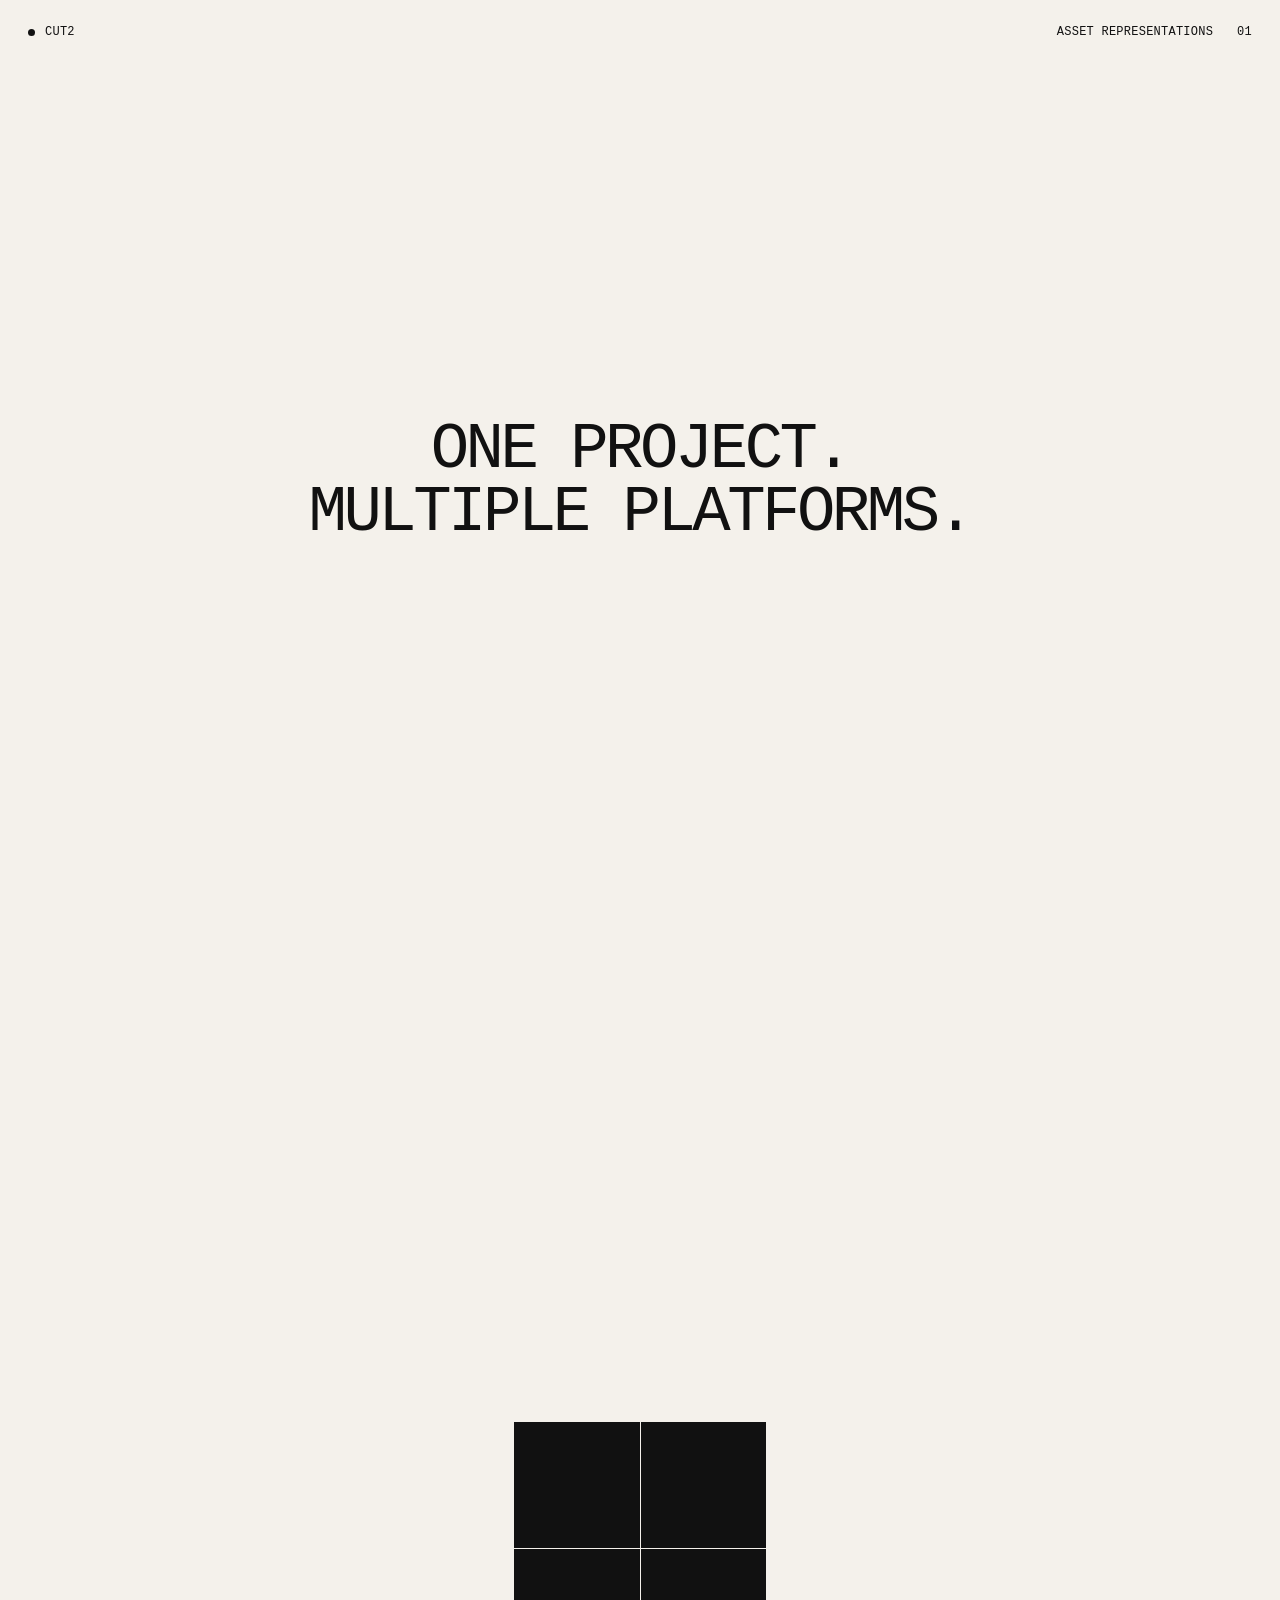
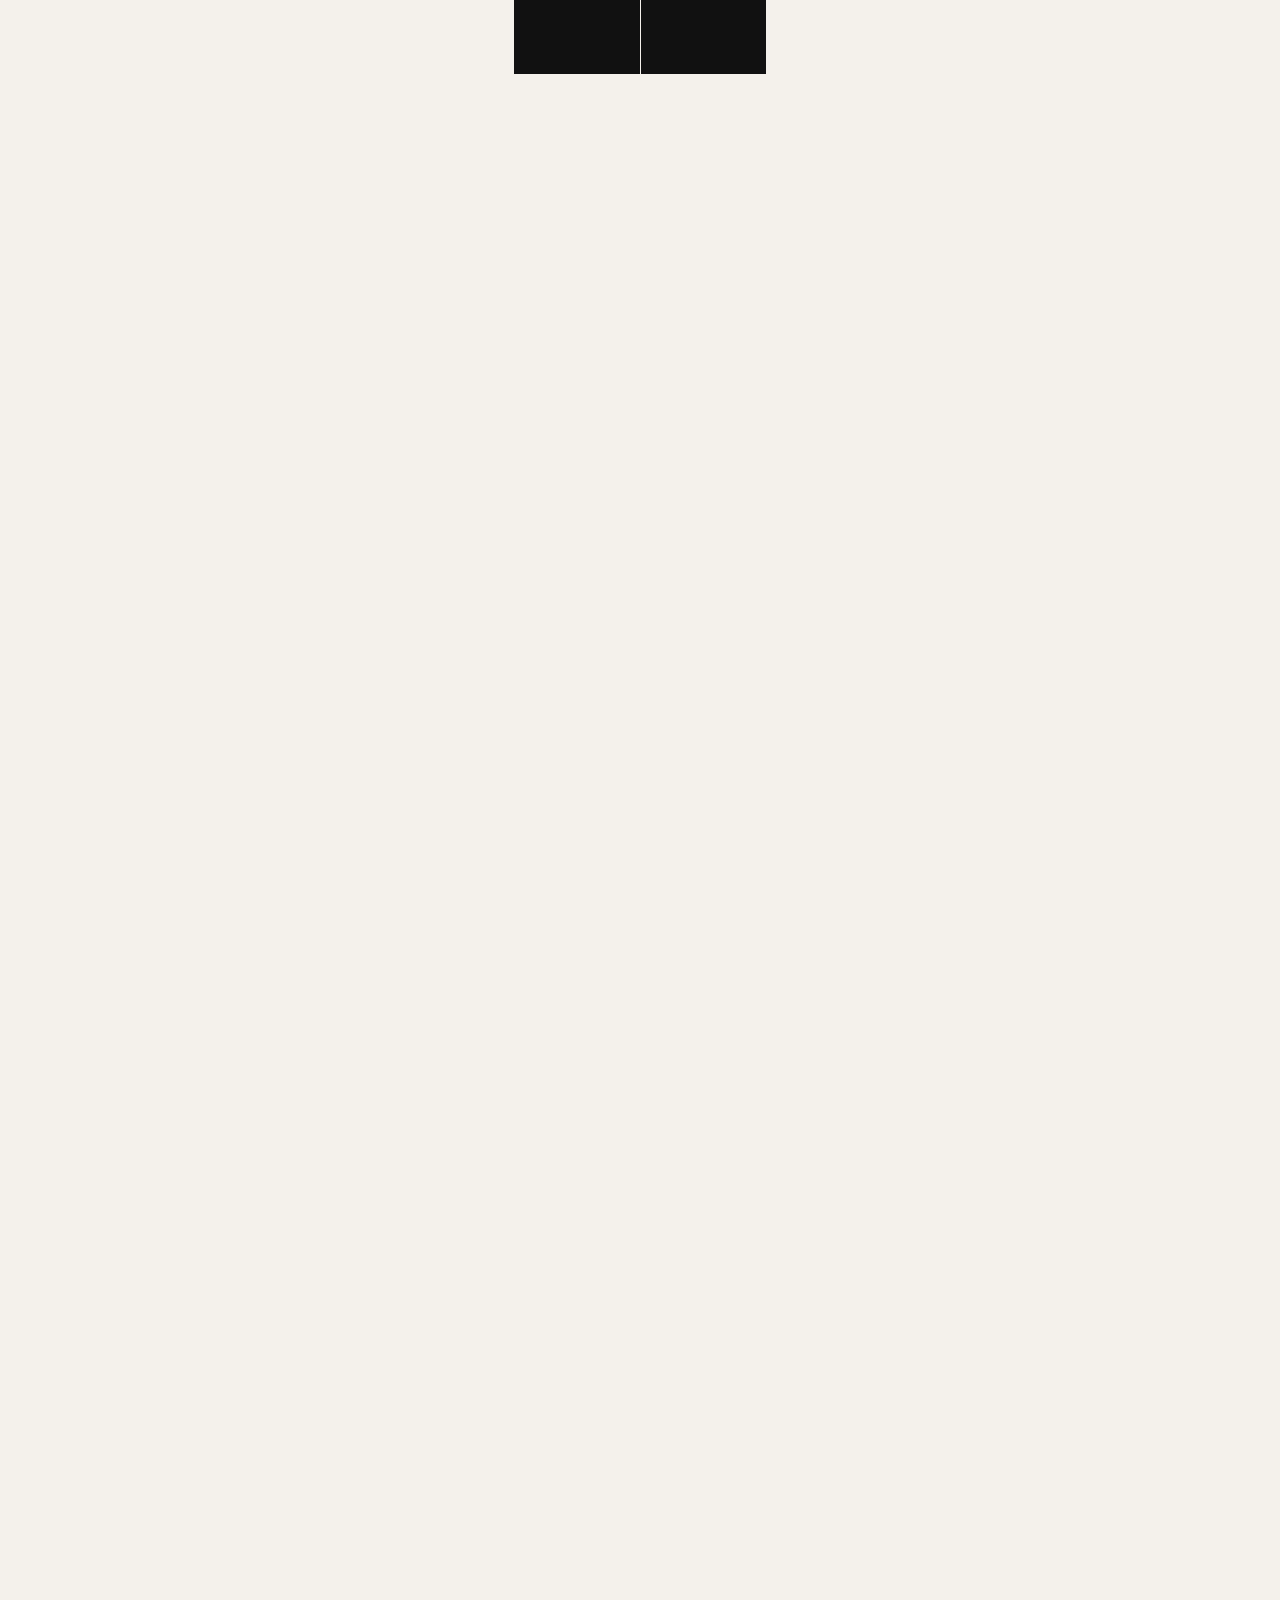
==== commit c841258e: "Update index.html" ====
--- a/prototypes/asset-representations/index.html
+++ b/prototypes/asset-representations/index.html
@@ -1,20 +1,11 @@
 <!DOCTYPE html>
 <html lang="en">
 <head>
-  <meta charset="UTF-8">
-  <meta name="viewport" content="width=device-width, initial-scale=1.0">
-
+  <meta charset="UTF-8" />
+  <meta name="viewport" content="width=device-width, initial-scale=1.0" />
   <title>CUT2 — Asset Representations</title>
 
-  <link rel="preconnect" href="https://fonts.googleapis.com">
-  <link rel="preconnect" href="https://fonts.gstatic.com" crossorigin>
-  <link
-    href="https://fonts.googleapis.com/css2?family=IBM+Plex+Mono:wght@400;500&display=swap"
-    rel="stylesheet"
-  >
-
   <style>
-
     * {
       box-sizing: border-box;
     }
@@ -23,82 +14,61 @@
     body {
       margin: 0;
       padding: 0;
-
-      background: #f3f0e8;
-      color: #000;
-
-      font-family:
-        "IBM Plex Mono",
-        "Courier New",
-        monospace;
+      background: #f4f1eb;
+      color: #111;
+      font-family: "IBM Plex Mono", monospace;
     }
 
     body {
       overflow-x: hidden;
     }
 
-
-    /* ==================================================
-       HEADER
-    ================================================== */
-
-    header {
+    .header {
       position: fixed;
       top: 0;
       left: 0;
-
       width: 100%;
       height: 64px;
-
       padding: 0 28px;
-
       display: flex;
       align-items: center;
       justify-content: space-between;
-
-      border-bottom: 1px solid #000;
-      background: #f3f0e8;
-
+      background: #f4f1eb;
       z-index: 100;
-    }
-
-    .logo {
-      font-size: 16px;
-      font-weight: 400;
-    }
-
-    .header-title {
       font-size: 12px;
-      font-weight: 400;
-
-      text-transform: uppercase;
-      letter-spacing: 0.04em;
-    }
-
-
-    /* ==================================================
-       INTRO
-    ================================================== */
+      letter-spacing: 0.02em;
+    }
+
+    .header-left,
+    .header-right {
+      display: flex;
+      align-items: center;
+    }
+
+    .dot {
+      width: 7px;
+      height: 7px;
+      border-radius: 50%;
+      background: #111;
+      margin-right: 10px;
+    }
+
+    .header-right {
+      gap: 24px;
+    }
 
     .intro {
-      min-height: 100vh;
-
+      height: 100vh;
+      min-height: 600px;
+      padding-top: 64px;
       display: flex;
       align-items: center;
       justify-content: center;
-
-      padding: 20px;
-
-      font-size: clamp(28px, 5vw, 72px);
-      font-weight: 400;
-
       text-align: center;
-    }
-
-
-    /* ==================================================
-       MAIN SYSTEM
-    ================================================== */
+      font-size: clamp(30px, 5vw, 72px);
+      line-height: 0.98;
+      letter-spacing: -0.055em;
+    }
 
     .asset-system {
       position: relative;
@@ -107,966 +77,633 @@
 
     .sticky-stage {
       position: sticky;
-
       top: 0;
-
       width: 100%;
       height: 100vh;
-
       overflow: hidden;
     }
 
-
-    /* ==================================================
-       ONE ASSET
-    ================================================== */
-
     .asset-card {
       position: absolute;
-
       left: 50%;
       top: 50%;
-
       width: min(252px, 49vw);
-
-      transform:
-        translate(-50%, -50%);
-
+      aspect-ratio: 1 / 1;
+      transform: translate(-50%, -50%);
       z-index: 5;
     }
 
+    .asset-card-inner {
+      width: 100%;
+      height: 100%;
+      background: #111;
+      position: relative;
+      overflow: hidden;
+    }
+
+    .asset-card-inner::before,
+    .asset-card-inner::after {
+      content: "";
+      position: absolute;
+      background: #f4f1eb;
+    }
+
+    .asset-card-inner::before {
+      width: 1px;
+      height: 100%;
+      left: 50%;
+      top: 0;
+    }
+
+    .asset-card-inner::after {
+      width: 100%;
+      height: 1px;
+      left: 0;
+      top: 50%;
+    }
+
     .asset-label {
       position: absolute;
-
       left: 50%;
       bottom: calc(100% + 28px);
-
       transform: translateX(-50%);
-
+      white-space: nowrap;
       font-size: clamp(28px, 5vw, 72px);
-      font-weight: 400;
-
-      text-align: center;
-      white-space: nowrap;
-    }
-
-    .asset-card img {
-      display: block;
-
-      width: 100%;
-      height: auto;
-
-      border: 1px solid #000;
-    }
-
-
-    /* ==================================================
-       ARROW
-    ================================================== */
+      line-height: 0.95;
+      letter-spacing: -0.055em;
+      z-index: 6;
+      will-change: transform, opacity;
+    }
 
     .arrow-system {
       position: absolute;
-
+      left: 50%;
+      top: calc(50% + 12vh);
+      width: 1px;
+      height: 0;
+      z-index: 4;
+      pointer-events: none;
+    }
+
+    .arrow-shaft {
+      position: absolute;
+      left: 0;
+      top: 0;
+      width: 1px;
+      height: 0;
+      background: #111;
+      transform-origin: top center;
+    }
+
+    .arrow-head {
+      position: absolute;
+      left: 50%;
+      bottom: -1px;
+      width: 10px;
+      height: 10px;
+      border-right: 1px solid #111;
+      border-bottom: 1px solid #111;
+      transform: translateX(-50%) rotate(45deg);
+      transform-origin: center;
+    }
+
+    .multiple-label {
+      position: absolute;
       left: 50%;
       top: 50%;
-
-      width: 1px;
-
+      transform: translate(-50%, -50%);
+      white-space: nowrap;
+      font-size: clamp(28px, 5vw, 72px);
+      line-height: 0.95;
+      letter-spacing: -0.055em;
       opacity: 0;
-
-      z-index: 4;
-
-      transform: translateX(-50%);
-    }
-
-    .arrow-shaft {
-      position: absolute;
-
-      left: 0;
-      top: 0;
-
-      width: 1px;
-
-      background: #000;
-    }
-
-    .arrow-head {
-      position: absolute;
-
-      left: 50%;
-      bottom: 0;
-
-      width: 10px;
-      height: 10px;
-
-      border-right: 1px solid #000;
-      border-bottom: 1px solid #000;
-
-      transform:
-        translate(-50%, 50%)
-        rotate(45deg);
-    }
-
-
-    /* ==================================================
-       MULTIPLE REPRESENTATIONS
-    ================================================== */
-
-    .multiple-label {
-      position: absolute;
-
-      left: 50%;
-      top: 50%;
-
-      transform:
-        translate(-50%, -50%);
-
-      font-size: clamp(28px, 5vw, 72px);
-      font-weight: 400;
-
-      text-transform: uppercase;
-      white-space: nowrap;
-
-      opacity: 0;
-
       z-index: 3;
-    }
-
-
-    /* ==================================================
-       REPRESENTATIONS
-    ================================================== */
+      will-change: transform, opacity;
+    }
 
     .representation {
       position: absolute;
-
       left: 50%;
       top: 58%;
-
       width: min(620px, 76vw);
-
-      transform:
-        translate(-50%, -50%);
-
+      transform: translate(-50%, -50%);
       opacity: 0;
-
-      pointer-events: none;
-
       z-index: 2;
-    }
-
-    .representation-visual {
+      text-align: center;
+      will-change: transform, opacity;
+    }
+
+    .representation-image {
       width: 100%;
-      height: min(58vh, 620px);
-
-      display: flex;
-      align-items: center;
-      justify-content: center;
-
-      transform:
-        perspective(1200px)
-        rotateY(-90deg)
-        scale(0.92);
-
-      transform-style: preserve-3d;
-      transform-origin: center center;
-    }
-
-    .representation-image {
-      display: block;
-
-      width: 70%;
-      height: 70%;
-
-      object-fit: contain;
-    }
-
-    .representation-info {
-      margin-top: 18px;
-
+      aspect-ratio: 16 / 9;
+      background: #111;
+      position: relative;
+      overflow: hidden;
+    }
+
+    .representation-image::before {
+      content: "";
+      position: absolute;
+      inset: 0;
+      background:
+        linear-gradient(
+          90deg,
+          transparent 0 24.5%,
+          #f4f1eb 24.5% 25%,
+          transparent 25% 49.5%,
+          #f4f1eb 49.5% 50%,
+          transparent 50% 74.5%,
+          #f4f1eb 74.5% 75%,
+          transparent 75%
+        ),
+        linear-gradient(
+          0deg,
+          transparent 0 24.5%,
+          #f4f1eb 24.5% 25%,
+          transparent 25% 49.5%,
+          #f4f1eb 49.5% 50%,
+          transparent 50% 74.5%,
+          #f4f1eb 74.5% 75%,
+          transparent 75%
+        );
+      opacity: 0.8;
+    }
+
+    .representation-meta {
+      margin-top: 14px;
       display: flex;
       justify-content: space-between;
-
-      font-size: 12px;
-      font-weight: 400;
-
+      align-items: baseline;
+      gap: 20px;
+      font-size: 11px;
+      line-height: 1.2;
       text-transform: uppercase;
-      letter-spacing: 0.04em;
-    }
-
-
-    /* ==================================================
-       NEXT
-    ================================================== */
-
-    .next {
-      min-height: 100vh;
-
-      border-top: 1px solid #000;
-
-      display: flex;
-      align-items: center;
-      justify-content: center;
-
-      padding: 20px;
-
-      font-size: clamp(24px, 4vw, 56px);
-      font-weight: 400;
-
-      text-align: center;
-    }
-
-
-    /* ==================================================
-       MOBILE
-    ================================================== */
+    }
+
+    .representation-platform {
+      text-align: left;
+    }
+
+    .representation-type {
+      text-align: right;
+    }
 
     @media (max-width: 700px) {
-
-      header {
+      .header {
         height: 52px;
         padding: 0 16px;
-      }
-
-      .header-title {
         font-size: 10px;
       }
 
+      .header-right {
+        gap: 14px;
+      }
+
       .intro {
-        min-height: 100svh;
-        font-size: 26px;
-      }
-
-      .asset-system {
-        height: 700vh;
-      }
-
-      .sticky-stage {
-        height: 100svh;
+        min-height: 500px;
+        padding-top: 52px;
+        font-size: clamp(28px, 9vw, 48px);
       }
 
       .asset-card {
-        width: min(210px, 53vw);
+        width: min(252px, 58vw);
       }
 
       .asset-label {
         bottom: calc(100% + 20px);
-        font-size: 26px;
+        font-size: clamp(28px, 9vw, 48px);
+      }
+
+      .arrow-system {
+        top: calc(50% + 12vh);
       }
 
       .multiple-label {
+        font-size: clamp(28px, 9vw, 48px);
+        white-space: normal;
         width: 90vw;
-
-        white-space: normal;
-
         text-align: center;
-
-        font-size: 26px;
-        line-height: 1.2;
       }
 
       .representation {
-        width: 86vw;
-        top: 59%;
-      }
-
-      .representation-visual {
-        height: 48svh;
-      }
-
-      .representation-image {
-        width: 70%;
-        height: 70%;
-      }
-
-      .representation-info {
-        margin-top: 12px;
-        font-size: 10px;
-      }
-
-      .next {
-        min-height: 100svh;
-        font-size: 26px;
-      }
-
-    }
-
+        width: 82vw;
+        top: 58%;
+      }
+
+      .representation-meta {
+        font-size: 9px;
+        margin-top: 10px;
+      }
+    }
   </style>
 </head>
 
-
 <body>
 
-
-<header>
-
-  <div class="logo">
-    CUT2
-  </div>
-
-  <div class="header-title">
-    Asset Representations
-  </div>
-
-</header>
-
-
-<main>
-
-
-  <!-- ==================================================
-       INTRO
-  ================================================== -->
+  <header class="header">
+    <div class="header-left">
+      <span class="dot"></span>
+      <span>CUT2</span>
+    </div>
+
+    <div class="header-right">
+      <span>ASSET REPRESENTATIONS</span>
+      <span>01</span>
+    </div>
+  </header>
 
   <section class="intro">
-
     <div>
       ONE PROJECT.<br>
       MULTIPLE PLATFORMS.
     </div>
-
   </section>
 
-
-
-  <!-- ==================================================
-       ASSET SYSTEM
-  ================================================== -->
-
   <section class="asset-system">
-
     <div class="sticky-stage">
 
-
-      <!-- ONE ASSET -->
-
-      <div
-        class="asset-card"
-        id="assetCard"
-      >
+      <div class="asset-card">
+        <div class="asset-card-inner"></div>
 
         <div class="asset-label">
-          ONE ASSET.
+          ONE ASSET
         </div>
-
-        <img
-          src="asset-representations/library-card.png?v=3"
-          alt="CUT2 Asset Library"
-        >
-
       </div>
 
-
-
-      <!-- ARROW -->
-
-      <div
-        class="arrow-system"
-        id="arrowSystem"
-      >
-
-        <div
-          class="arrow-shaft"
-          id="arrowShaft"
-        ></div>
-
+      <div class="arrow-system">
+        <div class="arrow-shaft"></div>
         <div class="arrow-head"></div>
-
       </div>
 
-
-
-      <!-- MULTIPLE REPRESENTATIONS -->
-
-      <div
-        class="multiple-label"
-        id="multipleLabel"
-      >
+      <div class="multiple-label">
         MULTIPLE REPRESENTATIONS
       </div>
 
-
-
-      <!-- REPRESENTATION -->
-
-      <div
-        class="representation"
-        id="representation"
-      >
-
-        <div
-          class="representation-visual"
-          id="representationVisual"
-        >
-
-          <img
-            id="representationImage"
-            class="representation-image"
-            src="asset-representations/autocad/minimal.svg?v=3"
-            alt="AutoCAD Minimal"
-          >
-
+      <div class="representation">
+        <div class="representation-image"></div>
+
+        <div class="representation-meta">
+          <div class="representation-platform">
+            <span id="representationPlatform">AUTOCAD</span>
+          </div>
+
+          <div class="representation-type">
+            <span id="representationType">MINIMAL</span>
+          </div>
         </div>
-
-
-        <div class="representation-info">
-
-          <span id="representationPlatform">
-            AUTOCAD
-          </span>
-
-          <span id="representationType">
-            MINIMAL
-          </span>
-
-        </div>
-
       </div>
 
-
     </div>
-
   </section>
 
-
-
-  <!-- ==================================================
-       NEXT
-  ================================================== -->
-
-  <section class="next">
-
-    THE SYSTEM CONTINUES.
-
-  </section>
-
-
-</main>
-
-
-
-<script>
-
-  const assetCard =
-    document.getElementById("assetCard");
-
-  const arrowSystem =
-    document.getElementById("arrowSystem");
-
-  const arrowShaft =
-    document.getElementById("arrowShaft");
-
-  const multipleLabel =
-    document.getElementById("multipleLabel");
-
-  const representation =
-    document.getElementById("representation");
-
-  const representationVisual =
-    document.getElementById("representationVisual");
-
-  const representationImage =
-    document.getElementById("representationImage");
-
-  const representationPlatform =
-    document.getElementById("representationPlatform");
-
-  const representationType =
-    document.getElementById("representationType");
-
-
-  /* ==================================================
-     REPRESENTATION DATA
-  ================================================== */
-
-  const representations = [
-
-    {
-      platform: "AUTOCAD",
-      type: "MINIMAL",
-      src: "asset-representations/autocad/minimal.svg?v=3"
-    },
-
-    {
-      platform: "AUTOCAD",
-      type: "CONDITIONAL",
-      src: "asset-representations/autocad/conditional.svg?v=3"
-    },
-
-    {
-      platform: "AUTOCAD",
-      type: "REALISTIC",
-      src: "asset-representations/autocad/realistic.svg?v=3"
-    },
-
-    {
-      platform: "SKETCHUP",
-      type: "REALISTIC FACE ME",
-      src: "asset-representations/sketchup/realistic-face-me.png?v=3"
-    },
-
-    {
-      platform: "SKETCHUP",
-      type: "CONDITIONAL",
-      src: "asset-representations/sketchup/conditional.png?v=3"
-    },
-
-    {
-      platform: "INDESIGN",
-      type: "IMAGE",
-      src: "asset-representations/publishing/image.jpg?v=3"
-    }
-
-  ];
-
-
-  /* ==================================================
-     HELPERS
-  ================================================== */
-
-  function clamp(value, min, max) {
-
-    return Math.max(
-      min,
-      Math.min(max, value)
-    );
-
-  }
-
-
-  function lerp(a, b, t) {
-
-    return a + (b - a) * t;
-
-  }
-
-
-  /* ==================================================
-     ANIMATION
-  ================================================== */
-
-  function updateAnimation() {
-
-    const section =
-      document.querySelector(".asset-system");
-
-    const rect =
-      section.getBoundingClientRect();
-
-    const scrollable =
-      section.offsetHeight - window.innerHeight;
-
-    const passed =
-      clamp(
-        -rect.top,
-        0,
-        scrollable
-      );
-
-    const progress =
-      passed / scrollable;
-
-
-    /*
-      THE SEQUENCE
-
-      0.00–0.18
-      ONE ASSET is completely below the viewport.
-
-      0.18–0.30
-      ONE ASSET enters from below
-      and moves to its final position.
-
-      0.30–0.34
-      Arrow appears and grows.
-
-      0.34–0.42
-      MULTIPLE REPRESENTATIONS is visible.
-
-      0.42–0.50
-      Arrow + label move upward.
-
-      0.50
-      Arrow disappears.
-
-      0.50–0.96
-      Representations.
-
-      0.96–1.00
-      Final InDesign remains front-facing.
-    */
-
-
-    /* ==================================================
-       1. ONE ASSET + CARD
-    ================================================== */
-
-    const cardStart = 0.18;
-    const cardEnd = 0.30;
-
-    const cardProgress =
-      clamp(
-        (progress - cardStart) /
-        (cardEnd - cardStart),
+  <script>
+    const assetSystem = document.querySelector(".asset-system");
+    const assetCard = document.querySelector(".asset-card");
+    const assetLabel = document.querySelector(".asset-label");
+
+    const arrowSystem = document.querySelector(".arrow-system");
+    const arrowShaft = document.querySelector(".arrow-shaft");
+
+    const multipleLabel = document.querySelector(".multiple-label");
+    const representation = document.querySelector(".representation");
+
+    const representationPlatform =
+      document.getElementById("representationPlatform");
+
+    const representationType =
+      document.getElementById("representationType");
+
+
+    const representations = [
+      {
+        platform: "AUTOCAD",
+        type: "MINIMAL"
+      },
+      {
+        platform: "AUTOCAD",
+        type: "CONDITIONAL"
+      },
+      {
+        platform: "AUTOCAD",
+        type: "REALISTIC"
+      },
+      {
+        platform: "SKETCHUP",
+        type: "REALISTIC FACE ME"
+      },
+      {
+        platform: "SKETCHUP",
+        type: "CONDITIONAL"
+      },
+      {
+        platform: "INDESIGN",
+        type: "IMAGE"
+      }
+    ];
+
+
+    function lerp(a, b, t) {
+      return a + (b - a) * t;
+    }
+
+
+    function clamp(value, min, max) {
+      return Math.min(Math.max(value, min), max);
+    }
+
+
+    function easeInOut(t) {
+      return t < 0.5
+        ? 2 * t * t
+        : 1 - Math.pow(-2 * t + 2, 2) / 2;
+    }
+
+
+    function progressBetween(progress, start, end) {
+      return clamp(
+        (progress - start) / (end - start),
         0,
         1
       );
-
-
-    /*
-      The card no longer starts in the center.
-
-      Its initial position is calculated so that
-      the entire composition is below the viewport,
-      including the ONE ASSET label.
-
-      The final position remains exactly the same
-      as in the previous version.
-    */
-
-    const assetCardHeight =
-      assetCard.offsetHeight;
-
-    const assetStartY =
-      window.innerHeight / 2 +
-      assetCardHeight / 2 +
-      40;
-
-    const assetFinalY =
-      -window.innerHeight * 0.82;
-
-    const cardY =
-      lerp(
-        assetStartY,
-        assetFinalY,
-        cardProgress
+    }
+
+
+    function update() {
+      const rect = assetSystem.getBoundingClientRect();
+
+      const viewportHeight = window.innerHeight;
+
+      const totalScroll =
+        assetSystem.offsetHeight - viewportHeight;
+
+      const passed =
+        clamp(-rect.top / totalScroll, 0, 1);
+
+
+      /*
+       * ------------------------------------------------------------
+       * ONE ASSET
+       *
+       * Start: completely below the viewport.
+       * End: moves upward through the composition.
+       * ------------------------------------------------------------
+       */
+
+      const cardStart = 0.18;
+      const cardEnd = 0.30;
+
+      const cardProgress = easeInOut(
+        progressBetween(
+          passed,
+          cardStart,
+          cardEnd
+        )
       );
 
-
-    assetCard.style.transform =
-      `
-        translate(
-          -50%,
-          calc(-50% + ${cardY}px)
+      const cardHeight = assetCard.offsetHeight;
+
+      /*
+       * The entire card starts below the viewport.
+       * Its top edge is below the bottom edge of the viewport.
+       */
+      const assetStartY =
+        viewportHeight / 2 +
+        cardHeight / 2 +
+        viewportHeight * 0.08;
+
+      const assetFinalY =
+        -viewportHeight * 0.82;
+
+      const cardY =
+        lerp(
+          assetStartY,
+          assetFinalY,
+          cardProgress
+        );
+
+      assetCard.style.transform =
+        `translate(-50%, calc(-50% + ${cardY - viewportHeight / 2}px))`;
+
+
+      /*
+       * ------------------------------------------------------------
+       * ONE ASSET LABEL
+       * ------------------------------------------------------------
+       */
+
+      const labelAppearStart = 0.30;
+      const labelAppearEnd = 0.34;
+
+      const labelOpacity = easeInOut(
+        progressBetween(
+          passed,
+          labelAppearStart,
+          labelAppearEnd
         )
-      `;
-
-
-
-    /* ==================================================
-       2. MULTIPLE REPRESENTATIONS
-    ================================================== */
-
-    /*
-      It first appears in the center,
-      with no rotation.
-    */
-
-    const labelAppearStart = 0.30;
-    const labelAppearEnd = 0.34;
-
-    const labelOpacity =
-      clamp(
-        (progress - labelAppearStart) /
-        (labelAppearEnd - labelAppearStart),
-        0,
-        1
       );
 
-
-    /*
-      Then it moves upward.
-
-      The destination is deliberately the same
-      vertical level that ONE ASSET occupies
-      after its movement.
-    */
-
-    const labelMoveStart = 0.42;
-    const labelMoveEnd = 0.50;
-
-    const labelMoveProgress =
-      clamp(
-        (progress - labelMoveStart) /
-        (labelMoveEnd - labelMoveStart),
-        0,
-        1
+      assetLabel.style.opacity = labelOpacity;
+
+
+      const labelMoveStart = 0.42;
+      const labelMoveEnd = 0.50;
+
+      const labelMoveProgress = easeInOut(
+        progressBetween(
+          passed,
+          labelMoveStart,
+          labelMoveEnd
+        )
       );
 
-
-    const labelTravel =
-      window.innerHeight * 0.42;
-
-    const labelY =
-      -labelMoveProgress * labelTravel;
-
-
-    multipleLabel.style.opacity =
-      labelOpacity;
-
-
-    multipleLabel.style.transform =
-      `
-        translate(
-          -50%,
-          calc(-50% + ${labelY}px)
+      const labelTravel =
+        viewportHeight * 0.42;
+
+      const labelY =
+        lerp(
+          0,
+          -labelTravel,
+          labelMoveProgress
+        );
+
+      assetLabel.style.transform =
+        `translateX(-50%) translateY(${labelY}px)`;
+
+
+      /*
+       * ------------------------------------------------------------
+       * ARROW
+       *
+       * The shaft begins at the existing arrow position.
+       * Its end is calculated from the actual position of
+       * MULTIPLE REPRESENTATIONS.
+       *
+       * This prevents the arrow from crossing the label.
+       * ------------------------------------------------------------
+       */
+
+      const arrowStart = 0.30;
+      const arrowEnd = 0.42;
+
+      const arrowProgress = easeInOut(
+        progressBetween(
+          passed,
+          arrowStart,
+          arrowEnd
         )
-      `;
-
-
-
-    /* ==================================================
-       3. ARROW
-    ================================================== */
-
-    /*
-      The arrow appears after ONE ASSET
-      has reached its final position.
-
-      Its endpoint is tied to the actual
-      MULTIPLE REPRESENTATIONS label instead
-      of extending blindly to the bottom
-      of the viewport.
-    */
-
-    const arrowStart = 0.30;
-    const arrowEnd = 0.42;
-
-    const arrowProgress =
-      clamp(
-        (progress - arrowStart) /
-        (arrowEnd - arrowStart),
-        0,
-        1
       );
 
-
-    arrowSystem.style.opacity =
-      progress >= arrowStart &&
-      progress < 0.50
-        ? 1
-        : 0;
-
-
-    /*
-      Arrow follows the same vertical movement
-      as MULTIPLE REPRESENTATIONS.
-    */
-
-    arrowSystem.style.transform =
-      `
-        translateX(-50%)
-        translateY(${labelY}px)
-      `;
-
-
-    /*
-      Calculate the actual position of the
-      MULTIPLE REPRESENTATIONS label.
-
-      The arrowhead stops above the label,
-      so it cannot overlap the text.
-    */
-
-    const stage =
-      document.querySelector(".sticky-stage");
-
-    const stageRect =
-      stage.getBoundingClientRect();
-
-    const labelRect =
-      multipleLabel.getBoundingClientRect();
-
-    const arrowTop =
-      stageRect.height * 0.50 +
-      window.innerHeight * 0.12 +
-      labelY;
-
-    const labelTop =
-      labelRect.top -
-      stageRect.top;
-
-
-    const arrowLength =
-      Math.max(
-        0,
-        labelTop -
-        arrowTop -
-        16
-      );
-
-
-    arrowSystem.style.top =
-      `calc(50% + 12vh)`;
-
-
-    arrowShaft.style.height =
-      `${arrowProgress * arrowLength}px`;
-
-
-
-    /* ==================================================
-       4. REPRESENTATIONS
-    ================================================== */
-
-    const representationStart = 0.50;
-    const representationEnd = 0.96;
-
-
-    const representationProgress =
-      clamp(
-        (progress - representationStart) /
-        (representationEnd - representationStart),
-        0,
-        1
-      );
-
-
-    if (progress >= representationStart) {
-
-      representation.style.opacity = 1;
-
+      const stage =
+        document.querySelector(".sticky-stage");
+
+      const stageRect =
+        stage.getBoundingClientRect();
+
+      const labelRect =
+        multipleLabel.getBoundingClientRect();
+
+      const arrowTop =
+        stageRect.height * 0.50 +
+        viewportHeight * 0.12 +
+        labelY;
+
+      const labelTop =
+        labelRect.top -
+        stageRect.top;
 
       /*
-        Arrow disappears exactly when
-        the first representation begins.
-      */
-
-      arrowSystem.style.opacity = 0;
-
-
-      const count =
-        representations.length;
+       * Keep a physical gap between the arrow tip
+       * and MULTIPLE REPRESENTATIONS.
+       */
+      const arrowEndGap =
+        window.innerWidth <= 700
+          ? 20
+          : 28;
+
+      const arrowLength =
+        Math.max(
+          0,
+          labelTop -
+          arrowTop -
+          arrowEndGap
+        );
+
+      arrowSystem.style.top =
+        `calc(50% + 12vh)`;
+
+      arrowShaft.style.height =
+        `${arrowProgress * arrowLength}px`;
 
 
       /*
-        We use count - 1 intervals.
-
-        This makes the last representation
-        occupy the complete final state rather
-        than immediately jumping to another one.
-      */
-
-      const exactIndex =
-        representationProgress *
-        (count - 1);
+       * ------------------------------------------------------------
+       * MULTIPLE REPRESENTATIONS
+       * ------------------------------------------------------------
+       */
+
+      const representationsStart = 0.50;
+      const representationsEnd = 0.96;
+
+      const representationProgress =
+        progressBetween(
+          passed,
+          representationsStart,
+          representationsEnd
+        );
+
+      const representationOpacity =
+        representationProgress > 0
+          ? Math.min(
+              1,
+              representationProgress * 5
+            )
+          : 0;
+
+      representation.style.opacity =
+        representationOpacity;
+
+
+      const representationY =
+        viewportHeight * 0.58;
+
+      representation.style.transform =
+        `translate(-50%, calc(-50% + ${representationY - viewportHeight * 0.58}px))`;
 
 
       const index =
         Math.min(
-          count - 1,
-          Math.floor(exactIndex)
+          representations.length - 1,
+          Math.floor(
+            representationProgress *
+            representations.length
+          )
         );
-
-
-      const localProgress =
-        exactIndex - index;
-
 
       const current =
         representations[index];
 
-
-      representationImage.src =
-        current.src;
-
-      representationImage.alt =
-        `${current.platform} ${current.type}`;
-
-
-      representationPlatform.textContent =
-        current.platform;
-
-      representationType.textContent =
-        current.type;
-
-
-      const isLast =
-        index === count - 1;
+      if (current) {
+        representationPlatform.textContent =
+          current.platform;
+
+        representationType.textContent =
+          current.type;
+      }
 
 
       /*
-        LAST REPRESENTATION
-
-        InDesign enters from -90deg
-        and ends completely front-facing.
-      */
-
-      if (isLast) {
-
-        const rotation =
-          lerp(
-            -90,
-            0,
-            localProgress
-          );
-
-        const scale =
-          0.92 +
-          Math.sin(
-            localProgress * Math.PI
-          ) * 0.08;
-
-        representationVisual.style.transform =
-          `
-            perspective(1200px)
-            rotateY(${rotation}deg)
-            scale(${scale})
-          `;
-
-      }
-
-      else {
-
-        /*
-          Every representation enters
-          from the side and opens toward
-          the viewer.
-        */
-
-        const rotation =
-          lerp(
-            -90,
-            90,
-            localProgress
-          );
-
-
-        const scale =
-          0.92 +
-          Math.sin(
-            localProgress * Math.PI
-          ) * 0.08;
-
-
-        representationVisual.style.transform =
-          `
-            perspective(1200px)
-            rotateY(${rotation}deg)
-            scale(${scale})
-          `;
-
-      }
-
-    }
-
-    else {
-
-      representation.style.opacity = 0;
-
-    }
-
-
-    requestAnimationFrame(
-      updateAnimation
+       * ------------------------------------------------------------
+       * MULTIPLE REPRESENTATIONS LABEL
+       * ------------------------------------------------------------
+       */
+
+      const multipleLabelProgress =
+        easeInOut(
+          progressBetween(
+            passed,
+            0.46,
+            0.52
+          )
+        );
+
+      multipleLabel.style.opacity =
+        multipleLabelProgress;
+
+      const multipleLabelY =
+        viewportHeight * 0.42;
+
+      multipleLabel.style.transform =
+        `translate(-50%, calc(-50% - ${multipleLabelY * multipleLabelProgress}px))`;
+    }
+
+
+    let ticking = false;
+
+    function requestUpdate() {
+      if (!ticking) {
+        requestAnimationFrame(() => {
+          update();
+          ticking = false;
+        });
+
+        ticking = true;
+      }
+    }
+
+
+    window.addEventListener(
+      "scroll",
+      requestUpdate,
+      { passive: true }
     );
 
-  }
-
-
-  updateAnimation();
-
-</script>
+    window.addEventListener(
+      "resize",
+      requestUpdate
+    );
+
+    update();
+  </script>
 
 </body>
 </html>
